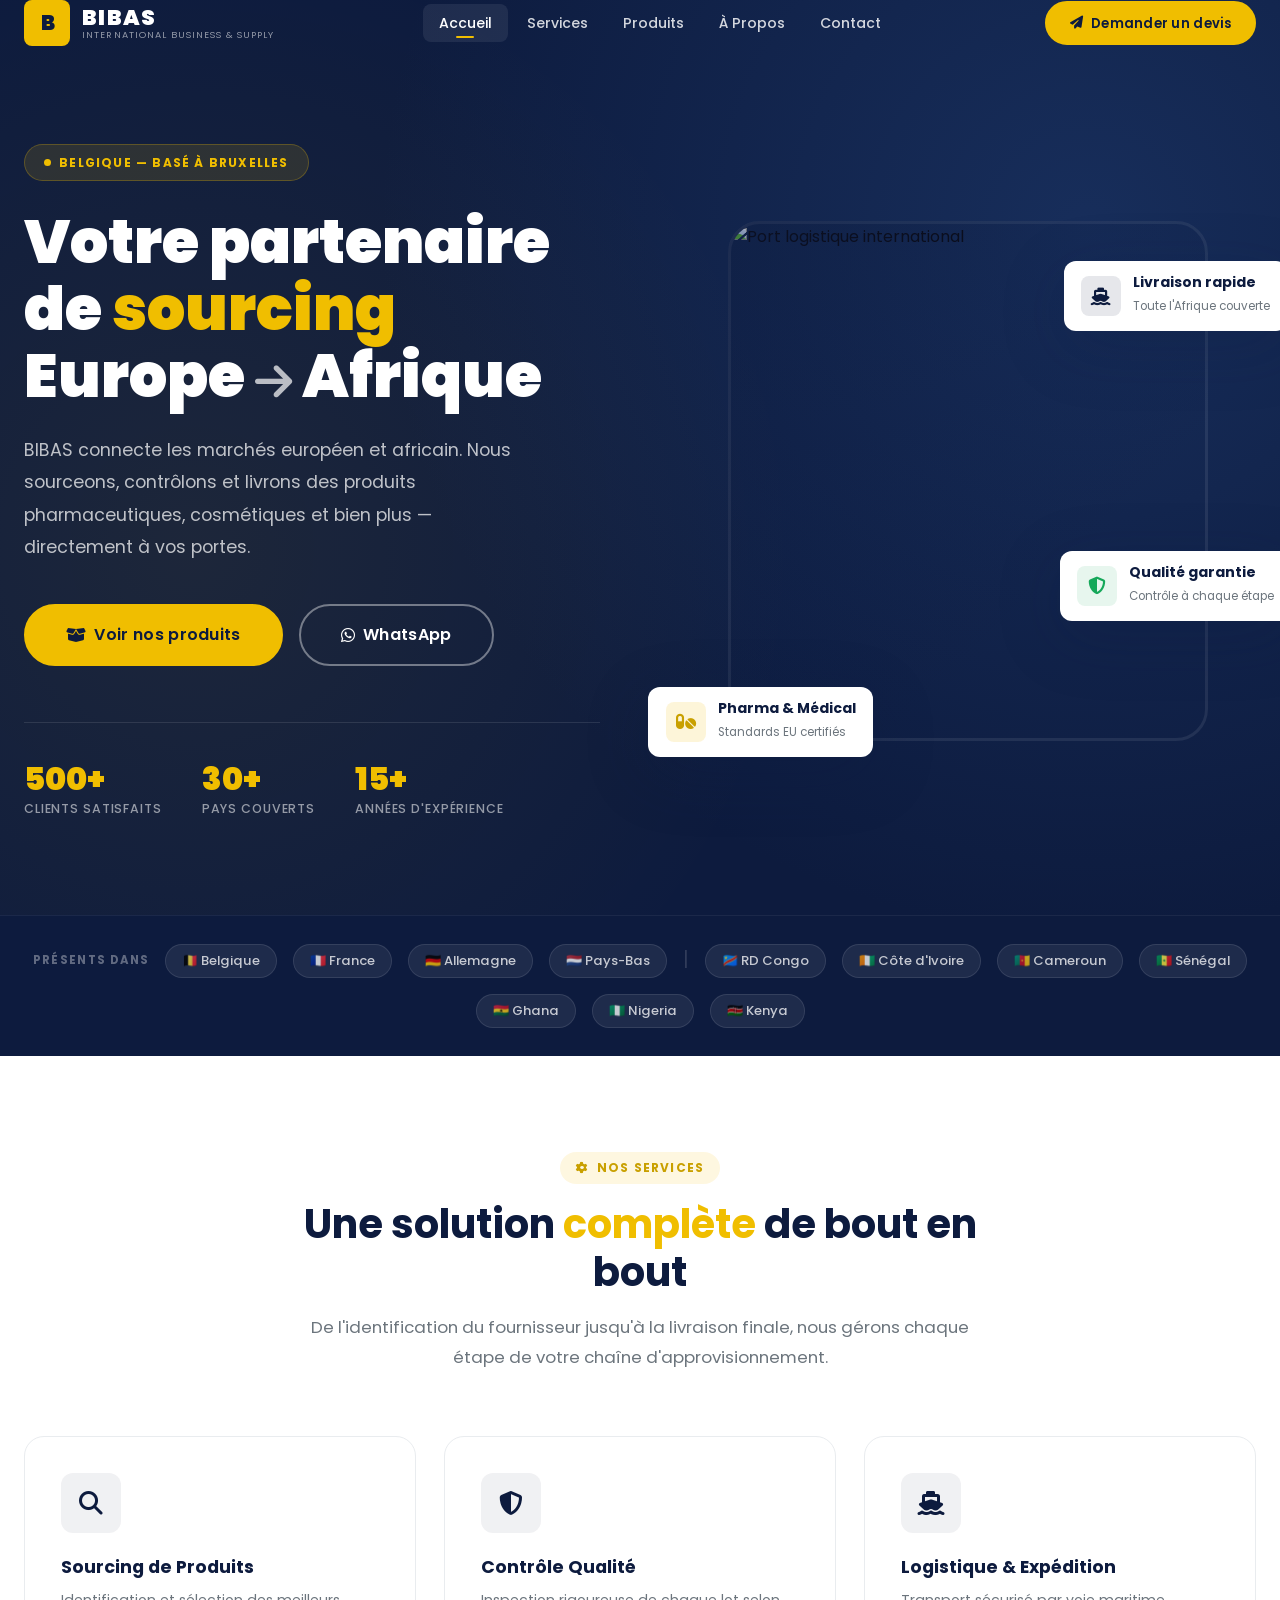
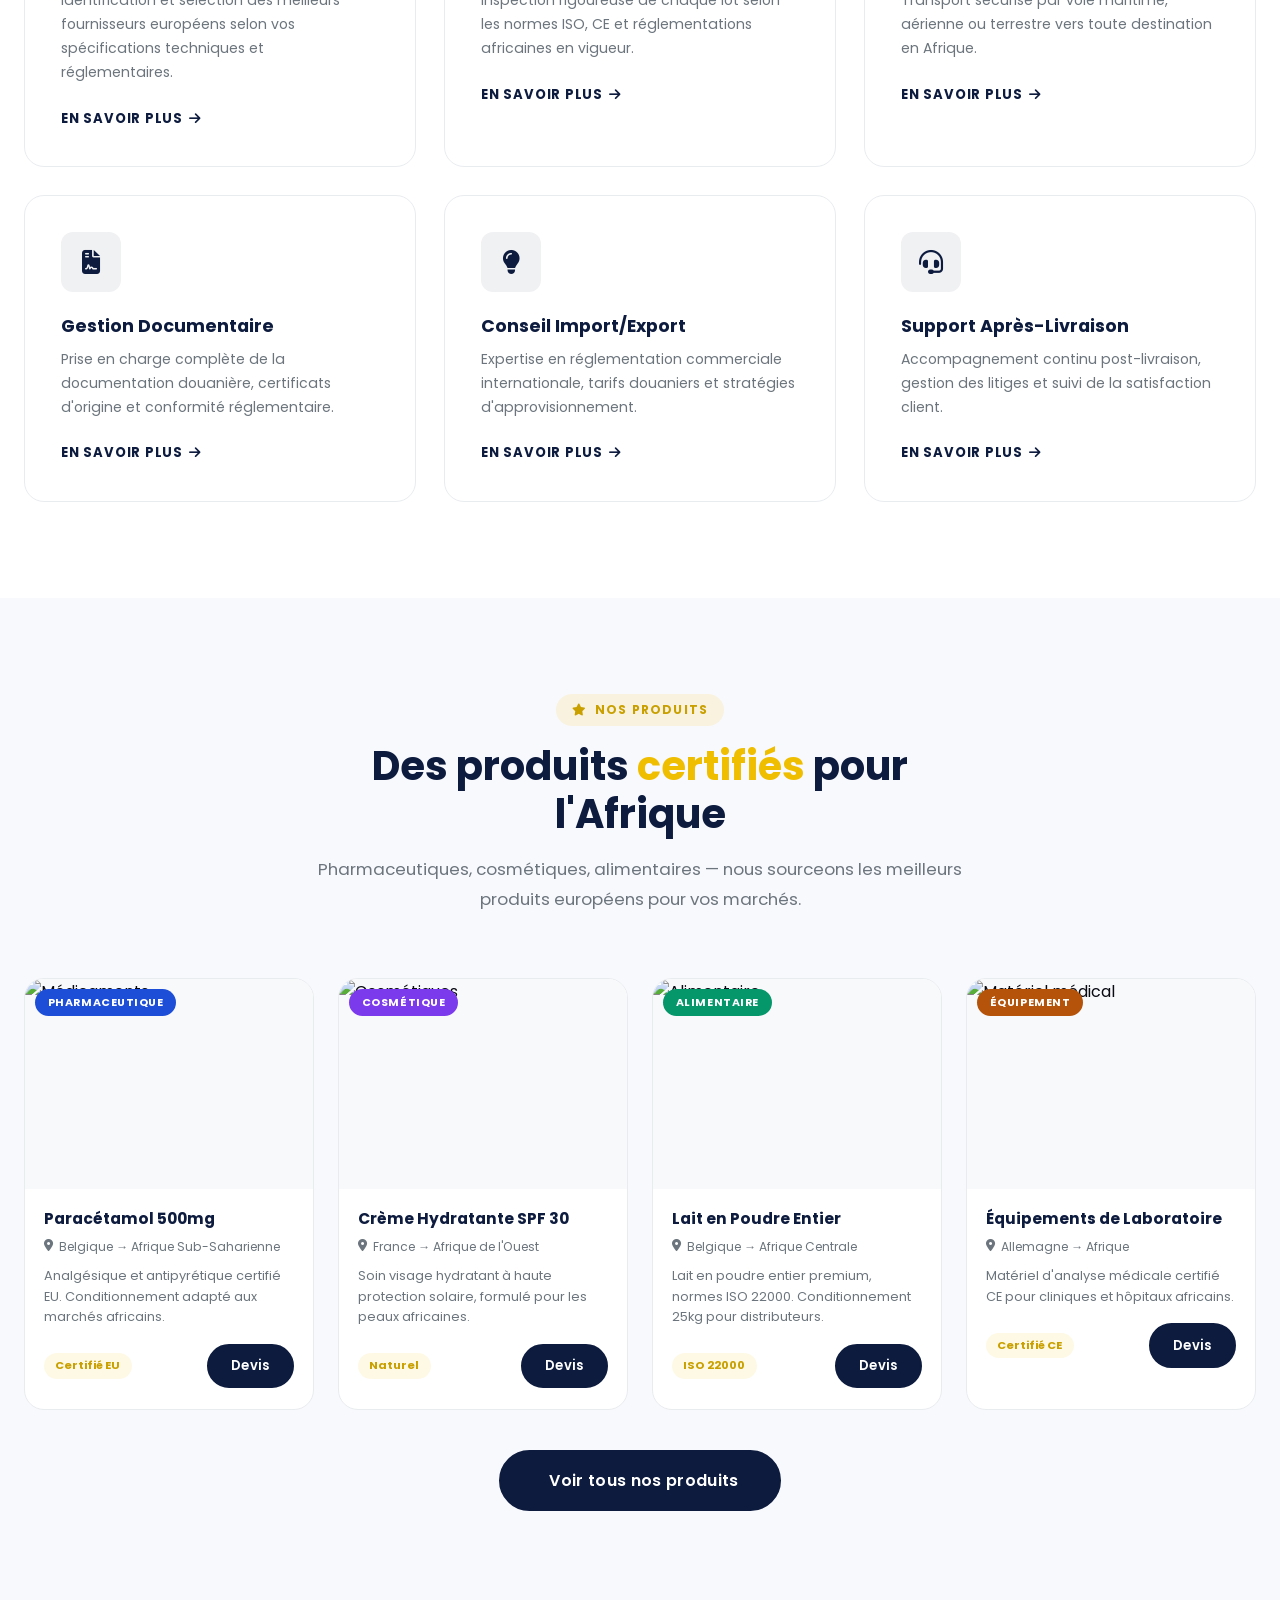
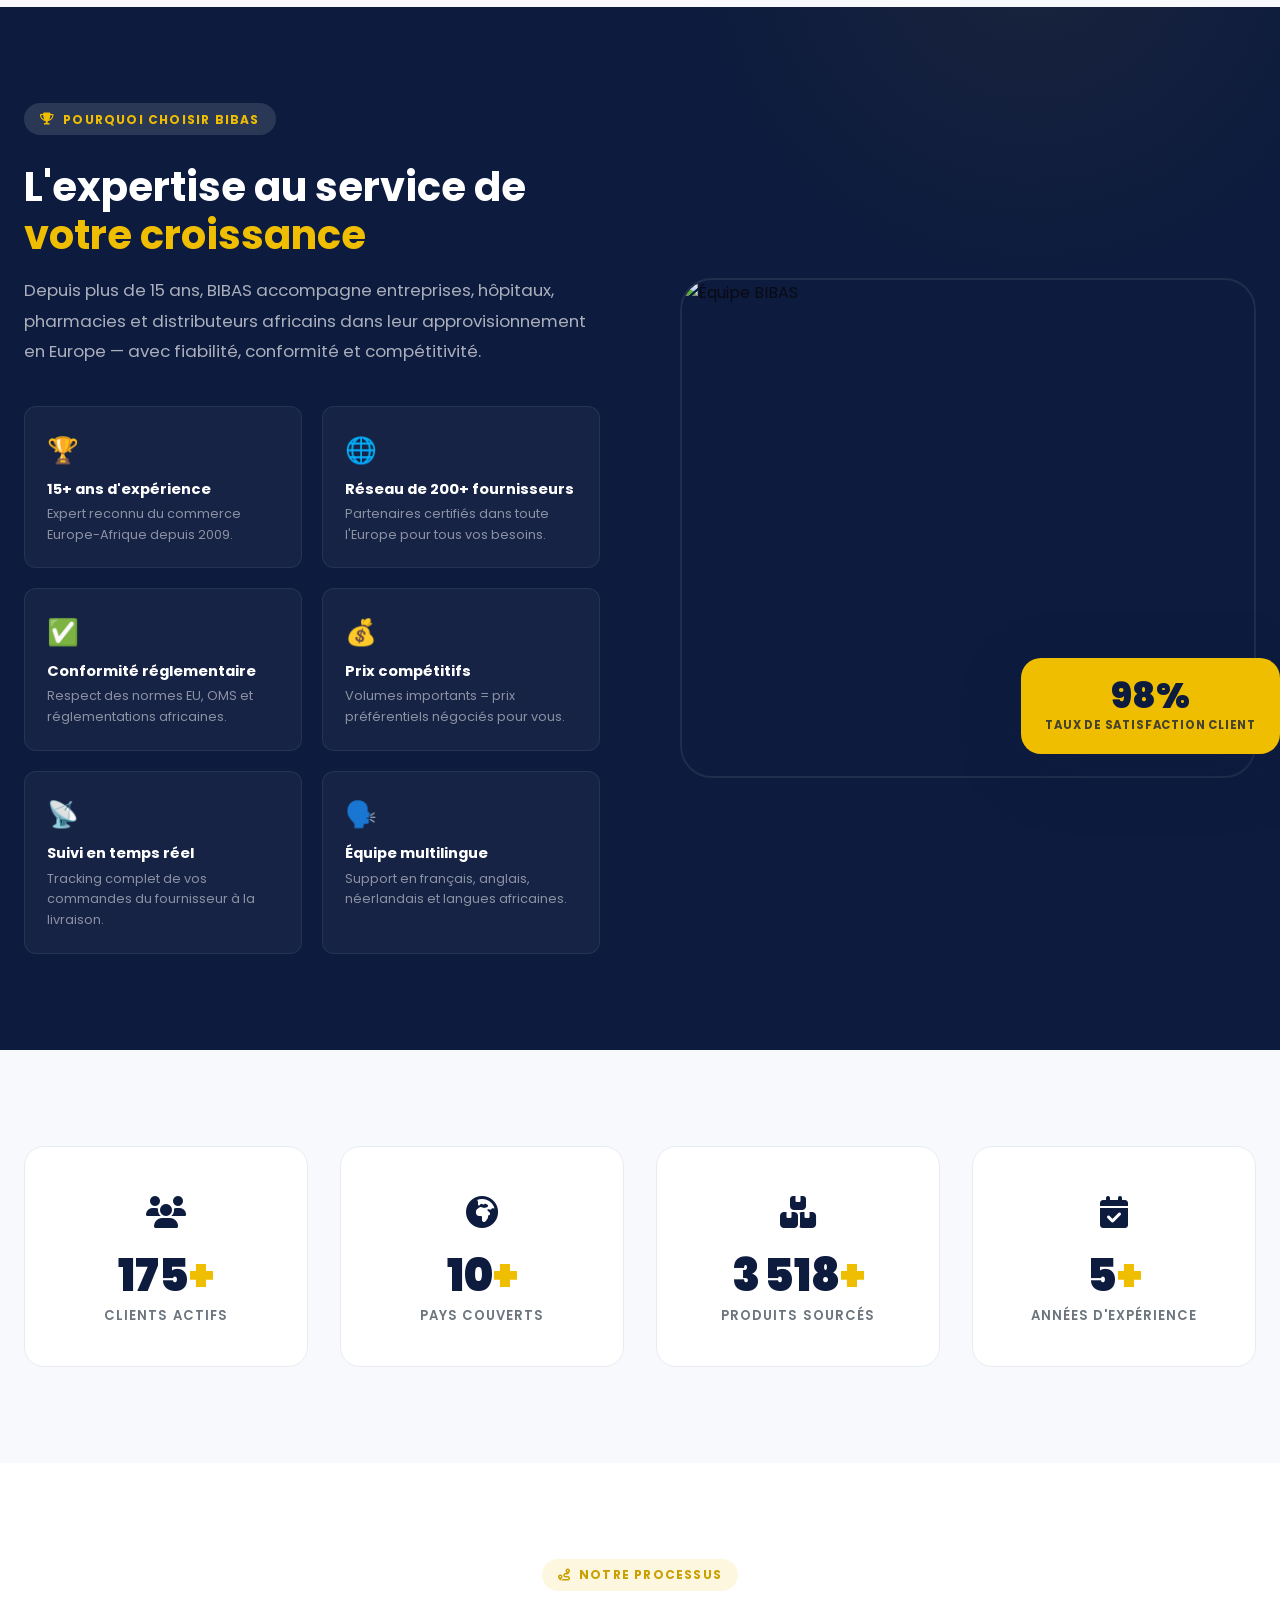
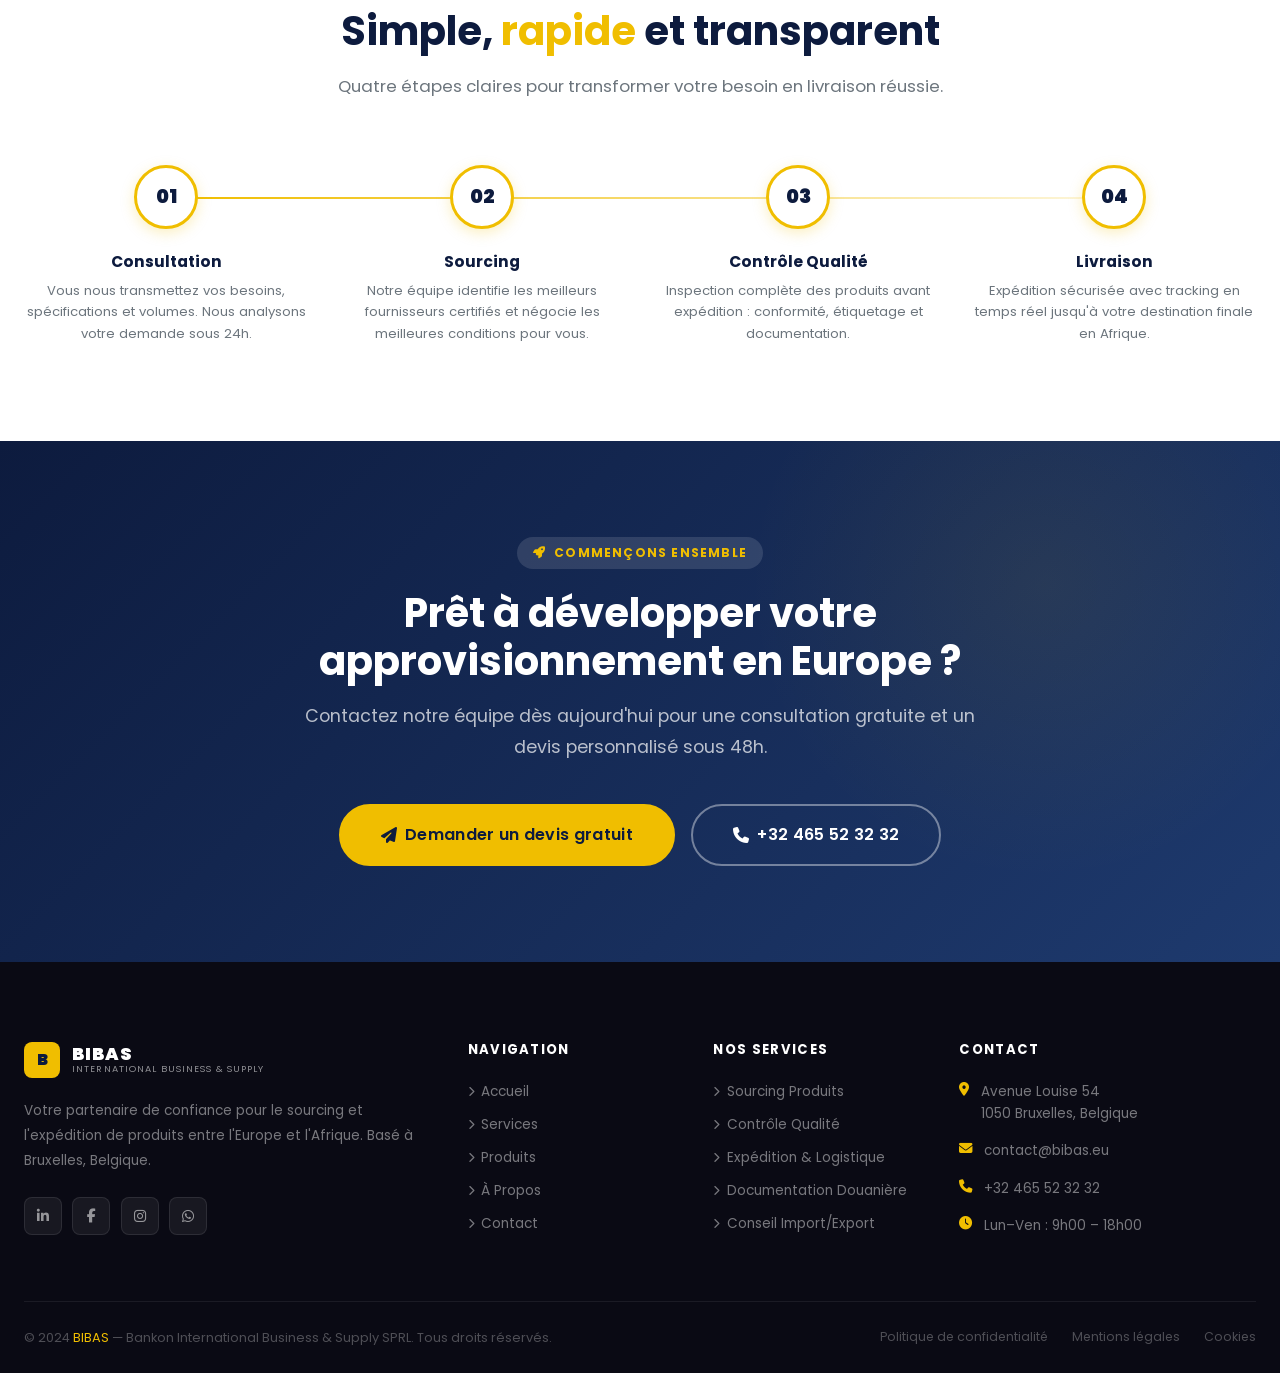
==== index.html @ 417f0d72 "Initial commit" ====
﻿<!DOCTYPE html>
<html lang="fr">
<head>
  <meta charset="UTF-8">
  <meta name="viewport" content="width=device-width, initial-scale=1.0">
  <meta name="description" content="BIBAS (Bankon International Business & Supply) — Votre partenaire de sourcing et d'expédition de produits pharmaceutiques, cosmétiques et alimentaires entre l'Europe et l'Afrique. Basé à Bruxelles, Belgique.">
  <title>BIBAS — Bankon International Business & Supply | Bruxelles</title>
  <link rel="preconnect" href="https://fonts.googleapis.com">
  <link rel="preconnect" href="https://fonts.gstatic.com" crossorigin>
  <link href="https://fonts.googleapis.com/css2?family=Poppins:wght@300;400;500;600;700;800;900&display=swap" rel="stylesheet">
  <link rel="stylesheet" href="https://cdnjs.cloudflare.com/ajax/libs/font-awesome/6.5.0/css/all.min.css">
  <link rel="stylesheet" href="css/style.css">
</head>
<body>

  <!-- ═══════════════ HEADER ═══════════════ -->
  <header class="header transparent" id="header">
    <div class="container">
      <div class="header-inner">
        <a href="index.html" class="logo">
          <div class="logo-mark">B</div>
          <div class="logo-text">
            <span class="logo-name">BIBAS</span>
            <span class="logo-tagline">International Business & Supply</span>
          </div>
        </a>

        <nav class="nav">
          <a href="index.html" class="nav-link active">Accueil</a>
          <a href="services.html" class="nav-link">Services</a>
          <a href="produits.html" class="nav-link">Produits</a>
          <a href="a-propos.html" class="nav-link">À Propos</a>
          <a href="contact.html" class="nav-link">Contact</a>
        </nav>

        <div class="nav-actions">
          <a href="contact.html" class="btn btn-primary btn-sm">
            <i class="fa-solid fa-paper-plane"></i> Demander un devis
          </a>
          <button class="menu-toggle" id="menuToggle" aria-label="Menu">
            <span></span><span></span><span></span>
          </button>
        </div>
      </div>
    </div>
  </header>

  <!-- Mobile Nav -->
  <div class="mobile-nav" id="mobileNav">
    <a href="index.html" class="nav-link">Accueil</a>
    <a href="services.html" class="nav-link">Services</a>
    <a href="produits.html" class="nav-link">Produits</a>
    <a href="a-propos.html" class="nav-link">À Propos</a>
    <a href="contact.html" class="nav-link">Contact</a>
    <a href="contact.html" class="btn btn-primary">
      <i class="fa-solid fa-paper-plane"></i> Demander un devis
    </a>
  </div>

  <!-- ═══════════════ HERO ═══════════════════ -->
  <section class="hero">
    <div class="hero-bg"></div>
    <div class="hero-gradient"></div>

    <div class="hero-content">
      <div class="container">
        <div class="hero-grid">

          <!-- Texte -->
          <div class="hero-left">
            <div class="hero-badge">
              <span class="dot"></span>
              Belgique — Basé à Bruxelles
            </div>
            <h1 class="hero-title">
              Votre partenaire de <span class="accent">sourcing</span><br>
              Europe <i class="fa-solid fa-arrow-right" style="font-size:0.7em; opacity:0.7;"></i> Afrique
            </h1>
            <p class="hero-desc">
              BIBAS connecte les marchés européen et africain. Nous sourceons, contrôlons et livrons des produits pharmaceutiques, cosmétiques et bien plus — directement à vos portes.
            </p>
            <div class="hero-actions">
              <a href="produits.html" class="btn btn-primary btn-lg">
                <i class="fa-solid fa-box-open"></i> Voir nos produits
              </a>
              <a href="https://wa.me/32465523232" class="btn btn-outline btn-lg" target="_blank">
                <i class="fab fa-whatsapp"></i> WhatsApp
              </a>
            </div>
            <div class="hero-stats">
              <div>
                <div class="stat-val">500<span style="color:var(--yellow)">+</span></div>
                <div class="stat-lbl">Clients satisfaits</div>
              </div>
              <div>
                <div class="stat-val">30<span style="color:var(--yellow)">+</span></div>
                <div class="stat-lbl">Pays couverts</div>
              </div>
              <div>
                <div class="stat-val">15<span style="color:var(--yellow)">+</span></div>
                <div class="stat-lbl">Années d'expérience</div>
              </div>
            </div>
          </div>

          <!-- Visuel -->
          <div class="hero-visual">
            <div class="hero-img-wrap">
              <img src="https://images.unsplash.com/photo-1494412651409-8963ce7935a7?w=800&q=80&auto=format&fit=crop" alt="Port logistique international">
              <div class="hero-img-overlay"></div>
            </div>

            <div class="float-card c1">
              <div class="fc-icon y"><i class="fa-solid fa-pills" style="color:var(--yellow-dark)"></i></div>
              <div class="fc-info">
                <strong>Pharma &amp; Médical</strong>
                <span>Standards EU certifiés</span>
              </div>
            </div>

            <div class="float-card c2">
              <div class="fc-icon n"><i class="fa-solid fa-ship" style="color:var(--navy)"></i></div>
              <div class="fc-info">
                <strong>Livraison rapide</strong>
                <span>Toute l'Afrique couverte</span>
              </div>
            </div>

            <div class="float-card c3">
              <div class="fc-icon g"><i class="fa-solid fa-shield-halved"></i></div>
              <div class="fc-info">
                <strong>Qualité garantie</strong>
                <span>Contrôle à chaque étape</span>
              </div>
            </div>
          </div>

        </div>
      </div>
    </div>
  </section>

  <!-- ═══════════════ RÉGIONS ════════════════ -->
  <div class="regions-strip">
    <div class="container">
      <div class="regions-inner">
        <span class="regions-label">Présents dans</span>
        <span class="r-badge">🇧🇪 Belgique</span>
        <span class="r-badge">🇫🇷 France</span>
        <span class="r-badge">🇩🇪 Allemagne</span>
        <span class="r-badge">🇳🇱 Pays-Bas</span>
        <span class="r-sep">|</span>
        <span class="r-badge">🇨🇩 RD Congo</span>
        <span class="r-badge">🇨🇮 Côte d'Ivoire</span>
        <span class="r-badge">🇨🇲 Cameroun</span>
        <span class="r-badge">🇸🇳 Sénégal</span>
        <span class="r-badge">🇬🇭 Ghana</span>
        <span class="r-badge">🇳🇬 Nigeria</span>
        <span class="r-badge">🇰🇪 Kenya</span>
      </div>
    </div>
  </div>

  <!-- ═══════════════ SERVICES ══════════════ -->
  <section class="section">
    <div class="container">
      <div class="section-header">
        <div class="section-tag"><i class="fa-solid fa-gear"></i> Nos Services</div>
        <h2 class="section-title">Une solution <span class="accent">complète</span> de bout en bout</h2>
        <p class="section-desc">De l'identification du fournisseur jusqu'à la livraison finale, nous gérons chaque étape de votre chaîne d'approvisionnement.</p>
      </div>

      <div class="services-grid">

        <div class="svc-card fade-in">
          <div class="svc-icon"><i class="fa-solid fa-magnifying-glass"></i></div>
          <h3>Sourcing de Produits</h3>
          <p>Identification et sélection des meilleurs fournisseurs européens selon vos spécifications techniques et réglementaires.</p>
          <a href="services.html" class="svc-link">En savoir plus <i class="fa-solid fa-arrow-right"></i></a>
        </div>

        <div class="svc-card fade-in fade-in-d1">
          <div class="svc-icon"><i class="fa-solid fa-shield-halved"></i></div>
          <h3>Contrôle Qualité</h3>
          <p>Inspection rigoureuse de chaque lot selon les normes ISO, CE et réglementations africaines en vigueur.</p>
          <a href="services.html" class="svc-link">En savoir plus <i class="fa-solid fa-arrow-right"></i></a>
        </div>

        <div class="svc-card fade-in fade-in-d2">
          <div class="svc-icon"><i class="fa-solid fa-ship"></i></div>
          <h3>Logistique & Expédition</h3>
          <p>Transport sécurisé par voie maritime, aérienne ou terrestre vers toute destination en Afrique.</p>
          <a href="services.html" class="svc-link">En savoir plus <i class="fa-solid fa-arrow-right"></i></a>
        </div>

        <div class="svc-card fade-in">
          <div class="svc-icon"><i class="fa-solid fa-file-contract"></i></div>
          <h3>Gestion Documentaire</h3>
          <p>Prise en charge complète de la documentation douanière, certificats d'origine et conformité réglementaire.</p>
          <a href="services.html" class="svc-link">En savoir plus <i class="fa-solid fa-arrow-right"></i></a>
        </div>

        <div class="svc-card fade-in fade-in-d1">
          <div class="svc-icon"><i class="fa-solid fa-lightbulb"></i></div>
          <h3>Conseil Import/Export</h3>
          <p>Expertise en réglementation commerciale internationale, tarifs douaniers et stratégies d'approvisionnement.</p>
          <a href="services.html" class="svc-link">En savoir plus <i class="fa-solid fa-arrow-right"></i></a>
        </div>

        <div class="svc-card fade-in fade-in-d2">
          <div class="svc-icon"><i class="fa-solid fa-headset"></i></div>
          <h3>Support Après-Livraison</h3>
          <p>Accompagnement continu post-livraison, gestion des litiges et suivi de la satisfaction client.</p>
          <a href="services.html" class="svc-link">En savoir plus <i class="fa-solid fa-arrow-right"></i></a>
        </div>

      </div>
    </div>
  </section>

  <!-- ═══════════════ PRODUITS PHARES ═══════ -->
  <section class="section bg-off-white">
    <div class="container">
      <div class="section-header">
        <div class="section-tag"><i class="fa-solid fa-star"></i> Nos Produits</div>
        <h2 class="section-title">Des produits <span class="accent">certifiés</span> pour l'Afrique</h2>
        <p class="section-desc">Pharmaceutiques, cosmétiques, alimentaires — nous sourceons les meilleurs produits européens pour vos marchés.</p>
      </div>

      <div class="products-grid" style="grid-template-columns: repeat(4,1fr)">

        <div class="prod-card fade-in">
          <div class="prod-img">
            <img src="https://images.unsplash.com/photo-1584308666744-24d5c474f2ae?w=600&q=80&auto=format&fit=crop" alt="Médicaments">
            <span class="prod-badge pharma">Pharmaceutique</span>
          </div>
          <div class="prod-body">
            <div class="prod-name">Paracétamol 500mg</div>
            <div class="prod-origin"><i class="fa-solid fa-location-dot"></i> Belgique → Afrique Sub-Saharienne</div>
            <div class="prod-desc">Analgésique et antipyrétique certifié EU. Conditionnement adapté aux marchés africains.</div>
            <div class="prod-footer">
              <span class="prod-tag">Certifié EU</span>
              <a href="contact.html" class="btn btn-secondary btn-sm">Devis</a>
            </div>
          </div>
        </div>

        <div class="prod-card fade-in fade-in-d1">
          <div class="prod-img">
            <img src="https://images.unsplash.com/photo-1596462502278-27bfdc403348?w=600&q=80&auto=format&fit=crop" alt="Cosmétiques">
            <span class="prod-badge cosmetique">Cosmétique</span>
          </div>
          <div class="prod-body">
            <div class="prod-name">Crème Hydratante SPF 30</div>
            <div class="prod-origin"><i class="fa-solid fa-location-dot"></i> France → Afrique de l'Ouest</div>
            <div class="prod-desc">Soin visage hydratant à haute protection solaire, formulé pour les peaux africaines.</div>
            <div class="prod-footer">
              <span class="prod-tag">Naturel</span>
              <a href="contact.html" class="btn btn-secondary btn-sm">Devis</a>
            </div>
          </div>
        </div>

        <div class="prod-card fade-in fade-in-d2">
          <div class="prod-img">
            <img src="https://images.unsplash.com/photo-1556909114-f6e7ad7d3136?w=600&q=80&auto=format&fit=crop" alt="Alimentaire">
            <span class="prod-badge alimentaire">Alimentaire</span>
          </div>
          <div class="prod-body">
            <div class="prod-name">Lait en Poudre Entier</div>
            <div class="prod-origin"><i class="fa-solid fa-location-dot"></i> Belgique → Afrique Centrale</div>
            <div class="prod-desc">Lait en poudre entier premium, normes ISO 22000. Conditionnement 25kg pour distributeurs.</div>
            <div class="prod-footer">
              <span class="prod-tag">ISO 22000</span>
              <a href="contact.html" class="btn btn-secondary btn-sm">Devis</a>
            </div>
          </div>
        </div>

        <div class="prod-card fade-in fade-in-d3">
          <div class="prod-img">
            <img src="https://images.unsplash.com/photo-1532187863486-abf9dbad1b69?w=600&q=80&auto=format&fit=crop" alt="Matériel médical">
            <span class="prod-badge autre">Équipement</span>
          </div>
          <div class="prod-body">
            <div class="prod-name">Équipements de Laboratoire</div>
            <div class="prod-origin"><i class="fa-solid fa-location-dot"></i> Allemagne → Afrique</div>
            <div class="prod-desc">Matériel d'analyse médicale certifié CE pour cliniques et hôpitaux africains.</div>
            <div class="prod-footer">
              <span class="prod-tag">Certifié CE</span>
              <a href="contact.html" class="btn btn-secondary btn-sm">Devis</a>
            </div>
          </div>
        </div>

      </div>

      <div style="text-align:center; margin-top:2.5rem;">
        <a href="produits.html" class="btn btn-secondary btn-lg">
          <i class="fa-solid fa-grid-2"></i> Voir tous nos produits
        </a>
      </div>
    </div>
  </section>

  <!-- ═══════════════ POURQUOI BIBAS ════════ -->
  <section class="section why-section">
    <div class="container">
      <div class="why-grid">

        <div>
          <div class="section-tag light"><i class="fa-solid fa-trophy"></i> Pourquoi choisir BIBAS</div>
          <h2 class="section-title" style="color:var(--white); margin-top:0.75rem;">
            L'expertise au service de <span class="accent">votre croissance</span>
          </h2>
          <p style="color:rgba(255,255,255,0.65); font-size:1.05rem; line-height:1.8; margin-bottom:0;">
            Depuis plus de 15 ans, BIBAS accompagne entreprises, hôpitaux, pharmacies et distributeurs africains dans leur approvisionnement en Europe — avec fiabilité, conformité et compétitivité.
          </p>

          <div class="why-features">
            <div class="why-feat fade-in">
              <div class="why-feat-icon">🏆</div>
              <h4>15+ ans d'expérience</h4>
              <p>Expert reconnu du commerce Europe-Afrique depuis 2009.</p>
            </div>
            <div class="why-feat fade-in fade-in-d1">
              <div class="why-feat-icon">🌐</div>
              <h4>Réseau de 200+ fournisseurs</h4>
              <p>Partenaires certifiés dans toute l'Europe pour tous vos besoins.</p>
            </div>
            <div class="why-feat fade-in fade-in-d2">
              <div class="why-feat-icon">✅</div>
              <h4>Conformité réglementaire</h4>
              <p>Respect des normes EU, OMS et réglementations africaines.</p>
            </div>
            <div class="why-feat fade-in fade-in-d3">
              <div class="why-feat-icon">💰</div>
              <h4>Prix compétitifs</h4>
              <p>Volumes importants = prix préférentiels négociés pour vous.</p>
            </div>
            <div class="why-feat fade-in">
              <div class="why-feat-icon">📡</div>
              <h4>Suivi en temps réel</h4>
              <p>Tracking complet de vos commandes du fournisseur à la livraison.</p>
            </div>
            <div class="why-feat fade-in fade-in-d1">
              <div class="why-feat-icon">🗣️</div>
              <h4>Équipe multilingue</h4>
              <p>Support en français, anglais, néerlandais et langues africaines.</p>
            </div>
          </div>
        </div>

        <div class="why-img-wrap fade-in">
          <img src="https://images.unsplash.com/photo-1600880292203-757bb62b4baf?w=800&q=80&auto=format&fit=crop" alt="Équipe BIBAS">
          <div class="why-badge-card">
            <div class="why-badge-val">98%</div>
            <div class="why-badge-lbl">Taux de satisfaction client</div>
          </div>
        </div>

      </div>
    </div>
  </section>

  <!-- ═══════════════ STATISTIQUES ══════════ -->
  <section class="section stats-section">
    <div class="container">
      <div class="stats-grid">
        <div class="stat-card fade-in">
          <div class="stat-icon"><i class="fa-solid fa-users"></i></div>
          <div class="stat-number"><span class="count-up" data-count="500">0</span><span class="plus">+</span></div>
          <div class="stat-label">Clients actifs</div>
        </div>
        <div class="stat-card fade-in fade-in-d1">
          <div class="stat-icon"><i class="fa-solid fa-globe-africa"></i></div>
          <div class="stat-number"><span class="count-up" data-count="30">0</span><span class="plus">+</span></div>
          <div class="stat-label">Pays couverts</div>
        </div>
        <div class="stat-card fade-in fade-in-d2">
          <div class="stat-icon"><i class="fa-solid fa-boxes-stacked"></i></div>
          <div class="stat-number"><span class="count-up" data-count="10000">0</span><span class="plus">+</span></div>
          <div class="stat-label">Produits sourcés</div>
        </div>
        <div class="stat-card fade-in fade-in-d3">
          <div class="stat-icon"><i class="fa-solid fa-calendar-check"></i></div>
          <div class="stat-number"><span class="count-up" data-count="15">0</span><span class="plus">+</span></div>
          <div class="stat-label">Années d'expérience</div>
        </div>
      </div>
    </div>
  </section>

  <!-- ═══════════════ PROCESSUS ══════════════ -->
  <section class="section">
    <div class="container">
      <div class="section-header">
        <div class="section-tag"><i class="fa-solid fa-route"></i> Notre Processus</div>
        <h2 class="section-title">Simple, <span class="accent">rapide</span> et transparent</h2>
        <p class="section-desc">Quatre étapes claires pour transformer votre besoin en livraison réussie.</p>
      </div>

      <div class="process-grid">

        <div class="process-step fade-in">
          <div class="step-num">01</div>
          <h4>Consultation</h4>
          <p>Vous nous transmettez vos besoins, spécifications et volumes. Nous analysons votre demande sous 24h.</p>
        </div>

        <div class="process-step fade-in fade-in-d1">
          <div class="step-num">02</div>
          <h4>Sourcing</h4>
          <p>Notre équipe identifie les meilleurs fournisseurs certifiés et négocie les meilleures conditions pour vous.</p>
        </div>

        <div class="process-step fade-in fade-in-d2">
          <div class="step-num">03</div>
          <h4>Contrôle Qualité</h4>
          <p>Inspection complète des produits avant expédition : conformité, étiquetage et documentation.</p>
        </div>

        <div class="process-step fade-in fade-in-d3">
          <div class="step-num">04</div>
          <h4>Livraison</h4>
          <p>Expédition sécurisée avec tracking en temps réel jusqu'à votre destination finale en Afrique.</p>
        </div>

      </div>
    </div>
  </section>

  <!-- ═══════════════ CTA ════════════════════ -->
  <section class="section cta-section">
    <div class="container">
      <div class="cta-content">
        <div class="section-tag light" style="margin:0 auto 1.25rem;">
          <i class="fa-solid fa-rocket"></i> Commençons ensemble
        </div>
        <h2>Prêt à développer votre<br>approvisionnement en Europe ?</h2>
        <p>Contactez notre équipe dès aujourd'hui pour une consultation gratuite et un devis personnalisé sous 48h.</p>
        <div class="cta-actions">
          <a href="contact.html" class="btn btn-primary btn-lg">
            <i class="fa-solid fa-paper-plane"></i> Demander un devis gratuit
          </a>
          <a href="tel:+3221234567" class="btn btn-outline btn-lg">
            <i class="fa-solid fa-phone"></i> +32 465 52 32 32
          </a>
        </div>
      </div>
    </div>
  </section>

  <!-- ═══════════════ FOOTER ════════════════ -->
  <footer class="footer">
    <div class="container">
      <div class="footer-grid">

        <!-- Marque -->
        <div class="footer-brand">
          <a href="index.html" class="logo">
            <div class="logo-mark" style="width:36px; height:36px; font-size:1rem;">B</div>
            <div class="logo-text">
              <span class="logo-name" style="font-size:1.1rem">BIBAS</span>
              <span class="logo-tagline">International Business & Supply</span>
            </div>
          </a>
          <p>Votre partenaire de confiance pour le sourcing et l'expédition de produits entre l'Europe et l'Afrique. Basé à Bruxelles, Belgique.</p>
          <div class="f-socials">
            <a href="#" class="f-soc-link" aria-label="LinkedIn"><i class="fab fa-linkedin-in"></i></a>
            <a href="#" class="f-soc-link" aria-label="Facebook"><i class="fab fa-facebook-f"></i></a>
            <a href="#" class="f-soc-link" aria-label="Instagram"><i class="fab fa-instagram"></i></a>
            <a href="#" class="f-soc-link" aria-label="WhatsApp"><i class="fab fa-whatsapp"></i></a>
          </div>
        </div>

        <!-- Liens -->
        <div class="footer-col">
          <h5>Navigation</h5>
          <div class="f-links">
            <a href="index.html"><i class="fa-solid fa-chevron-right" style="font-size:0.65rem"></i> Accueil</a>
            <a href="services.html"><i class="fa-solid fa-chevron-right" style="font-size:0.65rem"></i> Services</a>
            <a href="produits.html"><i class="fa-solid fa-chevron-right" style="font-size:0.65rem"></i> Produits</a>
            <a href="a-propos.html"><i class="fa-solid fa-chevron-right" style="font-size:0.65rem"></i> À Propos</a>
            <a href="contact.html"><i class="fa-solid fa-chevron-right" style="font-size:0.65rem"></i> Contact</a>
          </div>
        </div>

        <!-- Services -->
        <div class="footer-col">
          <h5>Nos Services</h5>
          <div class="f-links">
            <a href="services.html"><i class="fa-solid fa-chevron-right" style="font-size:0.65rem"></i> Sourcing Produits</a>
            <a href="services.html"><i class="fa-solid fa-chevron-right" style="font-size:0.65rem"></i> Contrôle Qualité</a>
            <a href="services.html"><i class="fa-solid fa-chevron-right" style="font-size:0.65rem"></i> Expédition & Logistique</a>
            <a href="services.html"><i class="fa-solid fa-chevron-right" style="font-size:0.65rem"></i> Documentation Douanière</a>
            <a href="services.html"><i class="fa-solid fa-chevron-right" style="font-size:0.65rem"></i> Conseil Import/Export</a>
          </div>
        </div>

        <!-- Contact -->
        <div class="footer-col">
          <h5>Contact</h5>
          <div class="f-contact-item">
            <i class="fa-solid fa-location-dot fi"></i>
            <span>Avenue Louise 54<br>1050 Bruxelles, Belgique</span>
          </div>
          <div class="f-contact-item">
            <i class="fa-solid fa-envelope fi"></i>
            <span>contact@bibas.eu</span>
          </div>
          <div class="f-contact-item">
            <i class="fa-solid fa-phone fi"></i>
            <span>+32 465 52 32 32</span>
          </div>
          <div class="f-contact-item">
            <i class="fa-solid fa-clock fi"></i>
            <span>Lun–Ven : 9h00 – 18h00</span>
          </div>
        </div>

      </div>

      <div class="footer-bottom">
        <p class="f-copy">&copy; 2024 <a href="index.html">BIBAS</a> — Bankon International Business & Supply SPRL. Tous droits réservés.</p>
        <div class="f-legal">
          <a href="#">Politique de confidentialité</a>
          <a href="#">Mentions légales</a>
          <a href="#">Cookies</a>
        </div>
      </div>
    </div>
  </footer>

  <!-- Scroll to top -->
  <button class="scroll-top" id="scrollTop" aria-label="Haut de page">
    <i class="fa-solid fa-chevron-up"></i>
  </button>

  <script src="js/main.js"></script>
</body>
</html>
---- css/style.css ----
/* ============================================
   BIBAS - Bankon International Business & Supply
   Styles principaux
============================================ */

@import url('https://fonts.googleapis.com/css2?family=Poppins:wght@300;400;500;600;700;800;900&display=swap');

/* === Variables CSS === */
:root {
  --navy: #0D1B3E;
  --navy-light: #162952;
  --navy-mid: #1e3a6e;
  --yellow: #F0BE00;
  --yellow-light: #FFD000;
  --yellow-dark: #C9A000;
  --white: #FFFFFF;
  --off-white: #F8F9FD;
  --black: #0A0A14;
  --gray-100: #F8F9FA;
  --gray-200: #E9ECEF;
  --gray-400: #CED4DA;
  --gray-600: #6C757D;
  --gray-800: #343A40;

  --font: 'Poppins', sans-serif;

  --shadow-xs: 0 1px 4px rgba(13,27,62,0.06);
  --shadow-sm: 0 2px 12px rgba(13,27,62,0.09);
  --shadow-md: 0 4px 24px rgba(13,27,62,0.12);
  --shadow-lg: 0 8px 48px rgba(13,27,62,0.16);
  --shadow-xl: 0 16px 64px rgba(13,27,62,0.22);

  --radius-xs: 4px;
  --radius-sm: 8px;
  --radius-md: 12px;
  --radius-lg: 20px;
  --radius-xl: 32px;
  --radius-full: 9999px;

  --transition: all 0.3s ease;
  --transition-fast: all 0.18s ease;

  --header-height: 80px;
  --container-max: 1280px;
  --pad: 1.5rem;
}

/* === Reset === */
*, *::before, *::after { box-sizing: border-box; margin: 0; padding: 0; }

html { scroll-behavior: smooth; font-size: 16px; }

body {
  font-family: var(--font);
  color: var(--black);
  background: var(--white);
  line-height: 1.6;
  overflow-x: hidden;
}

img { max-width: 100%; height: auto; display: block; }
a { text-decoration: none; color: inherit; transition: var(--transition-fast); }
ul, ol { list-style: none; }
button { cursor: pointer; border: none; background: none; font-family: var(--font); }
input, textarea, select { font-family: var(--font); }

/* === Container === */
.container {
  width: 100%;
  max-width: var(--container-max);
  margin: 0 auto;
  padding: 0 var(--pad);
}

/* === Typography === */
h1, h2, h3, h4, h5, h6 { font-weight: 700; line-height: 1.2; color: var(--navy); }
h1 { font-size: clamp(2rem, 5vw, 3.6rem); }
h2 { font-size: clamp(1.6rem, 3.5vw, 2.5rem); }
h3 { font-size: clamp(1.1rem, 2.5vw, 1.4rem); }
h4 { font-size: 1.1rem; }
p { color: var(--gray-600); line-height: 1.8; }

.text-white { color: var(--white) !important; }
.text-yellow { color: var(--yellow) !important; }
.text-navy { color: var(--navy) !important; }
.text-center { text-align: center; }

/* === Buttons === */
.btn {
  display: inline-flex;
  align-items: center;
  gap: 0.5rem;
  padding: 0.85rem 2rem;
  border-radius: var(--radius-full);
  font-size: 0.9rem;
  font-weight: 600;
  letter-spacing: 0.02em;
  transition: var(--transition);
  white-space: nowrap;
  cursor: pointer;
  border: 2px solid transparent;
}

.btn-primary {
  background: var(--yellow);
  color: var(--navy);
  border-color: var(--yellow);
}
.btn-primary:hover {
  background: var(--yellow-light);
  border-color: var(--yellow-light);
  transform: translateY(-2px);
  box-shadow: 0 8px 24px rgba(240, 190, 0, 0.35);
}

.btn-secondary {
  background: var(--navy);
  color: var(--white);
  border-color: var(--navy);
}
.btn-secondary:hover {
  background: var(--navy-mid);
  border-color: var(--navy-mid);
  transform: translateY(-2px);
  box-shadow: 0 8px 24px rgba(13, 27, 62, 0.3);
}

.btn-outline {
  background: transparent;
  color: var(--white);
  border-color: rgba(255,255,255,0.4);
}
.btn-outline:hover {
  background: rgba(255,255,255,0.1);
  border-color: var(--white);
}

.btn-outline-yellow {
  background: transparent;
  color: var(--yellow);
  border-color: var(--yellow);
}
.btn-outline-yellow:hover {
  background: var(--yellow);
  color: var(--navy);
}

.btn-lg { padding: 1rem 2.5rem; font-size: 1rem; }
.btn-sm { padding: 0.6rem 1.4rem; font-size: 0.82rem; }

/* === Sections === */
.section { padding: 6rem 0; }
.section-sm { padding: 4rem 0; }
.section-lg { padding: 8rem 0; }

.section-header {
  text-align: center;
  max-width: 680px;
  margin: 0 auto 4rem;
}

.section-tag {
  display: inline-flex;
  align-items: center;
  gap: 0.5rem;
  background: rgba(240,190,0,0.12);
  color: var(--yellow-dark);
  padding: 0.4rem 1rem;
  border-radius: var(--radius-full);
  font-size: 0.75rem;
  font-weight: 700;
  text-transform: uppercase;
  letter-spacing: 0.1em;
  margin-bottom: 1rem;
}

.section-tag.light {
  background: rgba(255,255,255,0.12);
  color: var(--yellow);
}

.section-title { margin-bottom: 1rem; }
.section-title .accent { color: var(--yellow); }
.section-desc { font-size: 1.05rem; }

/* ============================================
   HEADER
============================================ */

.header {
  position: fixed;
  top: 0; left: 0; right: 0;
  z-index: 1000;
  height: var(--header-height);
  transition: var(--transition);
}

.header-inner {
  height: 100%;
  display: flex;
  align-items: center;
  justify-content: space-between;
  gap: 2rem;
}

.header.transparent { background: transparent; }

.header.scrolled {
  background: var(--navy);
  box-shadow: 0 2px 24px rgba(0,0,0,0.25);
}

/* Logo */
.logo {
  display: flex;
  align-items: center;
  gap: 0.75rem;
  flex-shrink: 0;
}

.logo-img {
  height: 44px;
  width: auto;
  object-fit: contain;
}

.logo-mark {
  width: 46px;
  height: 46px;
  background: var(--yellow);
  border-radius: var(--radius-sm);
  display: flex;
  align-items: center;
  justify-content: center;
  font-size: 1.3rem;
  font-weight: 900;
  color: var(--navy);
  letter-spacing: -0.05em;
  flex-shrink: 0;
}

.logo-text { display: flex; flex-direction: column; line-height: 1.1; }
.logo-name { font-size: 1.35rem; font-weight: 900; color: var(--white); letter-spacing: 0.06em; }
.logo-tagline { font-size: 0.58rem; font-weight: 400; color: rgba(255,255,255,0.55); text-transform: uppercase; letter-spacing: 0.12em; }

/* Nav */
.nav {
  display: flex;
  align-items: center;
  gap: 0.2rem;
}

.nav-link {
  padding: 0.5rem 1rem;
  color: rgba(255,255,255,0.82);
  font-size: 0.88rem;
  font-weight: 500;
  border-radius: var(--radius-sm);
  transition: var(--transition-fast);
  position: relative;
}

.nav-link:hover,
.nav-link.active {
  color: var(--white);
  background: rgba(255,255,255,0.08);
}

.nav-link.active::after {
  content: '';
  position: absolute;
  bottom: 4px;
  left: 50%;
  transform: translateX(-50%);
  width: 18px;
  height: 2px;
  background: var(--yellow);
  border-radius: 2px;
}

.nav-actions { display: flex; align-items: center; gap: 1rem; }

/* Hamburger */
.menu-toggle {
  display: none;
  flex-direction: column;
  gap: 5px;
  width: 32px;
  cursor: pointer;
  padding: 4px;
  background: none;
  border: none;
}
.menu-toggle span {
  display: block;
  height: 2px;
  background: var(--white);
  border-radius: 2px;
  transition: var(--transition);
  transform-origin: center;
}
.menu-toggle.open span:nth-child(1) { transform: rotate(45deg) translate(5px, 5px); }
.menu-toggle.open span:nth-child(2) { opacity: 0; }
.menu-toggle.open span:nth-child(3) { transform: rotate(-45deg) translate(5px, -5px); }

/* Mobile nav */
.mobile-nav {
  display: none;
  position: fixed;
  top: var(--header-height);
  left: 0; right: 0;
  background: var(--navy);
  padding: 1.5rem;
  z-index: 999;
  flex-direction: column;
  gap: 0.4rem;
  border-top: 1px solid rgba(255,255,255,0.08);
  box-shadow: 0 12px 40px rgba(0,0,0,0.4);
}
.mobile-nav.open { display: flex; }
.mobile-nav .nav-link { padding: 0.9rem 1rem; font-size: 1rem; }
.mobile-nav .btn { margin-top: 0.5rem; justify-content: center; }

/* ============================================
   HERO — Accueil
============================================ */

.hero {
  position: relative;
  min-height: 100vh;
  display: flex;
  align-items: center;
  background: var(--navy);
  overflow: hidden;
}

.hero-bg {
  position: absolute;
  inset: 0;
  background-image: url('https://images.unsplash.com/photo-1521791136064-7986c2920216?w=1920&q=80&auto=format&fit=crop');
  background-size: cover;
  background-position: center;
  opacity: 0.12;
}

.hero-gradient {
  position: absolute;
  inset: 0;
  background:
    radial-gradient(circle at 15% 60%, rgba(240,190,0,0.07) 0%, transparent 50%),
    radial-gradient(circle at 85% 25%, rgba(30,58,110,0.6) 0%, transparent 55%),
    linear-gradient(135deg, rgba(13,27,62,0.95) 0%, rgba(13,27,62,0.7) 100%);
}

.hero-content {
  position: relative;
  z-index: 1;
  width: 100%;
  padding: calc(var(--header-height) + 4rem) 0 6rem;
}

.hero-grid {
  display: grid;
  grid-template-columns: 1fr 1fr;
  gap: 5rem;
  align-items: center;
}

.hero-badge {
  display: inline-flex;
  align-items: center;
  gap: 0.5rem;
  background: rgba(240,190,0,0.12);
  border: 1px solid rgba(240,190,0,0.25);
  color: var(--yellow);
  padding: 0.5rem 1.2rem;
  border-radius: var(--radius-full);
  font-size: 0.75rem;
  font-weight: 700;
  text-transform: uppercase;
  letter-spacing: 0.1em;
  margin-bottom: 1.75rem;
}

.hero-badge .dot {
  width: 7px; height: 7px;
  background: var(--yellow);
  border-radius: 50%;
  animation: blink 2s infinite;
}

@keyframes blink {
  0%, 100% { opacity: 1; }
  50% { opacity: 0.3; }
}

.hero-title {
  font-size: clamp(2.2rem, 5vw, 3.8rem);
  font-weight: 900;
  color: var(--white);
  line-height: 1.1;
  margin-bottom: 1.5rem;
}

.hero-title .accent { color: var(--yellow); }

.hero-desc {
  font-size: 1.1rem;
  color: rgba(255,255,255,0.72);
  line-height: 1.85;
  margin-bottom: 2.5rem;
  max-width: 500px;
}

.hero-actions { display: flex; gap: 1rem; flex-wrap: wrap; }

.hero-stats {
  display: flex;
  gap: 2.5rem;
  margin-top: 3.5rem;
  padding-top: 2.5rem;
  border-top: 1px solid rgba(255,255,255,0.1);
}

.stat-val {
  font-size: 2rem;
  font-weight: 900;
  color: var(--yellow);
  line-height: 1;
  margin-bottom: 0.25rem;
}

.stat-lbl {
  font-size: 0.78rem;
  color: rgba(255,255,255,0.55);
  text-transform: uppercase;
  letter-spacing: 0.07em;
  font-weight: 500;
}

/* Hero visuel */
.hero-visual {
  position: relative;
  display: flex;
  justify-content: center;
  align-items: center;
}

.hero-img-wrap {
  position: relative;
  width: 100%;
  max-width: 480px;
  border-radius: var(--radius-xl);
}

.hero-img-wrap img {
  width: 100%;
  height: 520px;
  object-fit: cover;
  border-radius: var(--radius-xl);
  border: 3px solid rgba(255,255,255,0.08);
}

.hero-img-overlay {
  position: absolute;
  inset: 0;
  background: linear-gradient(135deg, rgba(13,27,62,0.35) 0%, transparent 70%);
  border-radius: var(--radius-xl);
}

.float-card {
  position: absolute;
  background: var(--white);
  border-radius: var(--radius-md);
  padding: 0.85rem 1.1rem;
  box-shadow: var(--shadow-xl);
  display: flex;
  align-items: center;
  gap: 0.75rem;
  white-space: nowrap;
  animation: float 6s ease-in-out infinite;
}

.float-card.c1 { bottom: -16px; left: -32px; animation-delay: 0s; }
.float-card.c2 { top: 40px; right: -32px; animation-delay: 3s; }
.float-card.c3 { bottom: 120px; right: -36px; animation-delay: 1.5s; }

@keyframes float {
  0%, 100% { transform: translateY(0); }
  50% { transform: translateY(-8px); }
}

.fc-icon {
  width: 40px; height: 40px;
  border-radius: var(--radius-sm);
  display: flex;
  align-items: center;
  justify-content: center;
  font-size: 1.1rem;
  flex-shrink: 0;
}
.fc-icon.y { background: rgba(240,190,0,0.15); }
.fc-icon.n { background: rgba(13,27,62,0.1); }
.fc-icon.g { background: rgba(22,168,90,0.1); color: #16a85a; }

.fc-info strong { display: block; font-size: 0.88rem; font-weight: 700; color: var(--navy); line-height: 1; margin-bottom: 0.2rem; }
.fc-info span { font-size: 0.73rem; color: var(--gray-600); }

/* ============================================
   REGIONS STRIP
============================================ */

.regions-strip {
  background: var(--navy);
  border-top: 1px solid rgba(255,255,255,0.06);
  padding: 1.75rem 0;
  overflow: hidden;
}

.regions-label {
  font-size: 0.72rem;
  font-weight: 700;
  color: rgba(255,255,255,0.35);
  text-transform: uppercase;
  letter-spacing: 0.12em;
  flex-shrink: 0;
}

.regions-inner {
  display: flex;
  align-items: center;
  gap: 1rem;
  justify-content: center;
  flex-wrap: wrap;
}

.r-badge {
  display: flex;
  align-items: center;
  gap: 0.4rem;
  background: rgba(255,255,255,0.07);
  border: 1px solid rgba(255,255,255,0.1);
  border-radius: var(--radius-full);
  padding: 0.35rem 1rem;
  font-size: 0.82rem;
  font-weight: 500;
  color: rgba(255,255,255,0.75);
  transition: var(--transition-fast);
}

.r-badge:hover {
  background: rgba(240,190,0,0.12);
  border-color: rgba(240,190,0,0.3);
  color: var(--yellow);
}

.r-sep { color: rgba(255,255,255,0.15); font-size: 1.2rem; }

/* ============================================
   SERVICES CARDS
============================================ */

.services-grid {
  display: grid;
  grid-template-columns: repeat(3, 1fr);
  gap: 1.75rem;
}

.svc-card {
  background: var(--white);
  border-radius: var(--radius-lg);
  padding: 2.25rem;
  border: 1.5px solid var(--gray-200);
  transition: var(--transition);
  position: relative;
  overflow: hidden;
}

.svc-card::after {
  content: '';
  position: absolute;
  top: 0; left: 0; right: 0;
  height: 3px;
  background: var(--yellow);
  transform: scaleX(0);
  transform-origin: left;
  transition: var(--transition);
}

.svc-card:hover {
  transform: translateY(-8px);
  box-shadow: var(--shadow-lg);
  border-color: transparent;
}

.svc-card:hover::after { transform: scaleX(1); }

.svc-icon {
  width: 60px; height: 60px;
  background: rgba(13,27,62,0.06);
  border-radius: var(--radius-md);
  display: flex;
  align-items: center;
  justify-content: center;
  font-size: 1.5rem;
  margin-bottom: 1.5rem;
  color: var(--navy);
  transition: var(--transition);
}

.svc-card:hover .svc-icon {
  background: var(--navy);
  color: var(--yellow);
}

.svc-card h3 { font-size: 1.1rem; margin-bottom: 0.65rem; }
.svc-card p { font-size: 0.88rem; line-height: 1.7; margin-bottom: 1.25rem; }

.svc-link {
  display: inline-flex;
  align-items: center;
  gap: 0.4rem;
  font-size: 0.82rem;
  font-weight: 700;
  color: var(--navy);
  text-transform: uppercase;
  letter-spacing: 0.06em;
  transition: var(--transition-fast);
}
.svc-link:hover { color: var(--yellow-dark); gap: 0.7rem; }

/* ============================================
   PRODUCTS
============================================ */

.products-tabs {
  display: flex;
  justify-content: center;
  gap: 0.65rem;
  margin-bottom: 2.75rem;
  flex-wrap: wrap;
}

.tab-btn {
  padding: 0.65rem 1.5rem;
  border-radius: var(--radius-full);
  border: 2px solid var(--gray-200);
  font-size: 0.85rem;
  font-weight: 600;
  color: var(--gray-600);
  background: var(--white);
  transition: var(--transition-fast);
  cursor: pointer;
}

.tab-btn:hover { border-color: var(--navy); color: var(--navy); }

.tab-btn.active {
  border-color: var(--navy);
  background: var(--navy);
  color: var(--white);
  box-shadow: 0 4px 14px rgba(13,27,62,0.22);
}

.products-grid {
  display: grid;
  grid-template-columns: repeat(4, 1fr);
  gap: 1.5rem;
}

.prod-card {
  background: var(--white);
  border-radius: var(--radius-lg);
  overflow: hidden;
  border: 1.5px solid var(--gray-200);
  transition: var(--transition);
}

.prod-card:hover {
  transform: translateY(-6px);
  box-shadow: var(--shadow-md);
  border-color: transparent;
}

.prod-img {
  position: relative;
  height: 210px;
  overflow: hidden;
  background: var(--gray-100);
}

.prod-img img {
  width: 100%; height: 100%;
  object-fit: cover;
  transition: transform 0.5s ease;
}

.prod-card:hover .prod-img img { transform: scale(1.07); }

.prod-badge {
  position: absolute;
  top: 10px; left: 10px;
  font-size: 0.68rem;
  font-weight: 700;
  padding: 0.28rem 0.8rem;
  border-radius: var(--radius-full);
  text-transform: uppercase;
  letter-spacing: 0.05em;
  color: var(--white);
}
.prod-badge.pharma { background: #1d4ed8; }
.prod-badge.cosmetique { background: #7c3aed; }
.prod-badge.alimentaire { background: #059669; }
.prod-badge.autre { background: #b45309; }

.prod-body { padding: 1.1rem 1.2rem 1.3rem; }

.prod-name {
  font-size: 0.97rem;
  font-weight: 700;
  color: var(--navy);
  margin-bottom: 0.3rem;
}

.prod-origin {
  display: flex;
  align-items: center;
  gap: 0.35rem;
  font-size: 0.76rem;
  color: var(--gray-600);
  margin-bottom: 0.65rem;
}

.prod-desc {
  font-size: 0.8rem;
  color: var(--gray-600);
  line-height: 1.6;
  margin-bottom: 1rem;
}

.prod-footer {
  display: flex;
  align-items: center;
  justify-content: space-between;
}

.prod-tag {
  font-size: 0.7rem;
  font-weight: 700;
  color: var(--yellow-dark);
  background: rgba(240,190,0,0.1);
  padding: 0.25rem 0.7rem;
  border-radius: var(--radius-full);
}

/* ============================================
   WHY BIBAS (dark section)
============================================ */

.why-section {
  background: var(--navy);
  position: relative;
  overflow: hidden;
}

.why-section::before {
  content: '';
  position: absolute;
  top: -40%; right: -8%;
  width: 700px; height: 700px;
  border-radius: 50%;
  background: radial-gradient(circle, rgba(240,190,0,0.05) 0%, transparent 70%);
  pointer-events: none;
}

.why-grid {
  display: grid;
  grid-template-columns: 1fr 1fr;
  gap: 5rem;
  align-items: center;
}

.why-features {
  display: grid;
  grid-template-columns: 1fr 1fr;
  gap: 1.25rem;
  margin-top: 2.5rem;
}

.why-feat {
  background: rgba(255,255,255,0.04);
  border: 1px solid rgba(255,255,255,0.07);
  border-radius: var(--radius-md);
  padding: 1.4rem;
  transition: var(--transition);
}

.why-feat:hover {
  background: rgba(255,255,255,0.07);
  border-color: rgba(240,190,0,0.2);
  transform: translateY(-3px);
}

.why-feat-icon { font-size: 1.6rem; margin-bottom: 0.65rem; }
.why-feat h4 { font-size: 0.92rem; font-weight: 700; color: var(--white); margin-bottom: 0.35rem; }
.why-feat p { font-size: 0.8rem; color: rgba(255,255,255,0.5); line-height: 1.6; margin: 0; }

.why-img-wrap {
  position: relative;
  border-radius: var(--radius-xl);
  overflow: visible;
}

.why-img-wrap img {
  width: 100%;
  height: 500px;
  object-fit: cover;
  border-radius: var(--radius-xl);
  border: 2px solid rgba(255,255,255,0.08);
}

.why-badge-card {
  position: absolute;
  bottom: 24px;
  right: -24px;
  background: var(--yellow);
  color: var(--navy);
  border-radius: var(--radius-lg);
  padding: 1.25rem 1.5rem;
  box-shadow: var(--shadow-xl);
  text-align: center;
}
.why-badge-val { font-size: 2.2rem; font-weight: 900; line-height: 1; margin-bottom: 0.2rem; }
.why-badge-lbl { font-size: 0.72rem; font-weight: 700; text-transform: uppercase; letter-spacing: 0.07em; opacity: 0.75; }

/* ============================================
   STATS COUNTER
============================================ */

.stats-section { background: var(--off-white); }

.stats-grid {
  display: grid;
  grid-template-columns: repeat(4, 1fr);
  gap: 2rem;
}

.stat-card {
  text-align: center;
  padding: 2.5rem 1.5rem;
  background: var(--white);
  border-radius: var(--radius-lg);
  border: 1px solid var(--gray-200);
  transition: var(--transition);
}

.stat-card:hover {
  box-shadow: var(--shadow-md);
  transform: translateY(-4px);
  border-color: transparent;
}

.stat-icon {
  font-size: 2rem;
  margin-bottom: 1rem;
  color: var(--navy);
}

.stat-number {
  font-size: 2.8rem;
  font-weight: 900;
  color: var(--navy);
  line-height: 1;
  margin-bottom: 0.4rem;
}

.stat-number .plus { color: var(--yellow); }
.stat-label { font-size: 0.82rem; color: var(--gray-600); text-transform: uppercase; letter-spacing: 0.08em; font-weight: 600; }

/* ============================================
   PROCESS
============================================ */

.process-grid {
  display: grid;
  grid-template-columns: repeat(4, 1fr);
  gap: 2rem;
  position: relative;
}

.process-grid::before {
  content: '';
  position: absolute;
  top: 32px;
  left: 13%;
  right: 13%;
  height: 2px;
  background: linear-gradient(to right, var(--yellow) 0%, rgba(240,190,0,0.15) 100%);
}

.process-step { text-align: center; }

.step-num {
  width: 64px; height: 64px;
  background: var(--white);
  border: 3px solid var(--yellow);
  border-radius: 50%;
  display: flex;
  align-items: center;
  justify-content: center;
  font-size: 1.2rem;
  font-weight: 900;
  color: var(--navy);
  margin: 0 auto 1.5rem;
  position: relative;
  z-index: 1;
  box-shadow: 0 4px 14px rgba(240,190,0,0.25);
  transition: var(--transition);
}

.process-step:hover .step-num {
  background: var(--navy);
  color: var(--yellow);
  border-color: var(--navy);
}

.process-step h4 { font-size: 0.97rem; margin-bottom: 0.5rem; }
.process-step p { font-size: 0.82rem; line-height: 1.65; }

/* ============================================
   CTA SECTION
============================================ */

.cta-section {
  background: linear-gradient(135deg, var(--navy) 0%, var(--navy-mid) 100%);
  position: relative;
  overflow: hidden;
}

.cta-section::before {
  content: '';
  position: absolute;
  top: -30%; right: -5%;
  width: 600px; height: 600px;
  border-radius: 50%;
  background: radial-gradient(circle, rgba(240,190,0,0.07) 0%, transparent 70%);
}

.cta-content {
  position: relative; z-index: 1;
  text-align: center;
  max-width: 720px;
  margin: 0 auto;
}

.cta-content h2 { color: var(--white); margin-bottom: 1rem; }
.cta-content p { color: rgba(255,255,255,0.7); font-size: 1.1rem; margin-bottom: 2.5rem; }

.cta-actions { display: flex; gap: 1rem; justify-content: center; flex-wrap: wrap; }

/* ============================================
   CONTACT PAGE
============================================ */

.contact-grid {
  display: grid;
  grid-template-columns: 1fr 1.5fr;
  gap: 4rem;
  align-items: start;
}

.contact-info-title { font-size: 1.8rem; margin-bottom: 0.75rem; }
.contact-info-desc { margin-bottom: 2.5rem; }

.c-info-item {
  display: flex;
  gap: 1rem;
  margin-bottom: 1.75rem;
}

.c-icon {
  width: 50px; height: 50px;
  background: rgba(13,27,62,0.07);
  border-radius: var(--radius-md);
  display: flex;
  align-items: center;
  justify-content: center;
  font-size: 1.2rem;
  color: var(--navy);
  flex-shrink: 0;
  transition: var(--transition);
}

.c-info-item:hover .c-icon {
  background: var(--navy);
  color: var(--yellow);
}

.c-text strong { display: block; font-size: 0.78rem; text-transform: uppercase; letter-spacing: 0.08em; color: var(--gray-600); margin-bottom: 0.25rem; }
.c-text p { font-size: 0.95rem; color: var(--navy); font-weight: 500; margin: 0; line-height: 1.6; }

.socials-row { display: flex; gap: 0.75rem; margin-top: 2.5rem; }

.s-link {
  width: 44px; height: 44px;
  background: var(--navy);
  border-radius: var(--radius-sm);
  display: flex;
  align-items: center;
  justify-content: center;
  color: var(--white);
  font-size: 1rem;
  transition: var(--transition);
}

.s-link:hover { background: var(--yellow); color: var(--navy); transform: translateY(-3px); }

/* Form Card */
.form-card {
  background: var(--white);
  border-radius: var(--radius-xl);
  padding: 2.75rem;
  box-shadow: var(--shadow-md);
  border: 1.5px solid var(--gray-200);
}

.form-card-title { font-size: 1.4rem; margin-bottom: 0.4rem; }
.form-card-desc { font-size: 0.88rem; margin-bottom: 2rem; }

.form-row { display: grid; grid-template-columns: 1fr 1fr; gap: 1.25rem; }
.form-group { margin-bottom: 1.2rem; }
.form-group.span2 { grid-column: 1 / -1; }

.form-label { display: block; font-size: 0.82rem; font-weight: 600; color: var(--gray-800); margin-bottom: 0.4rem; }
.form-label .req { color: var(--yellow-dark); }

.form-control {
  width: 100%;
  padding: 0.85rem 1rem;
  border: 1.5px solid var(--gray-200);
  border-radius: var(--radius-sm);
  font-size: 0.9rem;
  color: var(--navy);
  background: var(--white);
  outline: none;
  transition: var(--transition-fast);
}

.form-control:focus { border-color: var(--navy); box-shadow: 0 0 0 3px rgba(13,27,62,0.07); }
.form-control::placeholder { color: var(--gray-400); }

textarea.form-control { resize: vertical; min-height: 140px; }

select.form-control {
  appearance: none;
  background-image: url("data:image/svg+xml,%3Csvg xmlns='http://www.w3.org/2000/svg' width='14' height='14' viewBox='0 0 24 24' fill='none' stroke='%236C757D' stroke-width='2.5' stroke-linecap='round' stroke-linejoin='round'%3E%3Cpath d='M6 9l6 6 6-6'/%3E%3C/svg%3E");
  background-repeat: no-repeat;
  background-position: right 14px center;
  padding-right: 44px;
  cursor: pointer;
}

.form-submit {
  width: 100%;
  padding: 1rem;
  background: var(--navy);
  color: var(--white);
  border-radius: var(--radius-full);
  font-size: 1rem;
  font-weight: 700;
  cursor: pointer;
  transition: var(--transition);
  display: flex;
  align-items: center;
  justify-content: center;
  gap: 0.5rem;
  font-family: var(--font);
  border: 2px solid var(--navy);
}

.form-submit:hover {
  background: var(--navy-mid);
  transform: translateY(-2px);
  box-shadow: 0 8px 24px rgba(13,27,62,0.28);
}

.form-submit:disabled { opacity: 0.7; cursor: not-allowed; transform: none; }

.form-success {
  display: none;
  text-align: center;
  padding: 3rem 1rem;
}

.success-icon { font-size: 3.5rem; color: #16a34a; margin-bottom: 1.25rem; }
.form-success h3 { color: var(--navy); margin-bottom: 0.75rem; }
.form-success p { font-size: 0.95rem; }

/* ============================================
   PAGE HERO (sous-pages)
============================================ */

.page-hero {
  position: relative;
  padding: calc(var(--header-height) + 5rem) 0 5rem;
  background: var(--navy);
  overflow: hidden;
}

.page-hero::before {
  content: '';
  position: absolute;
  inset: 0;
  background-image: url('https://images.unsplash.com/photo-1454165804606-c3d57bc86b40?w=1920&q=80&auto=format&fit=crop');
  background-size: cover;
  background-position: center;
  opacity: 0.07;
}

.page-hero-grad {
  position: absolute; inset: 0;
  background:
    radial-gradient(circle at 5% 50%, rgba(240,190,0,0.05) 0%, transparent 50%),
    linear-gradient(to bottom, rgba(13,27,62,0.85) 0%, rgba(13,27,62,0.98) 100%);
}

.page-hero-content { position: relative; z-index: 1; text-align: center; }

.breadcrumb {
  display: flex;
  align-items: center;
  justify-content: center;
  gap: 0.5rem;
  font-size: 0.82rem;
  color: rgba(255,255,255,0.45);
  margin-bottom: 1.5rem;
}
.breadcrumb a { color: rgba(255,255,255,0.5); }
.breadcrumb a:hover { color: var(--yellow); }
.breadcrumb .cur { color: var(--yellow); }

.page-hero h1 { color: var(--white); margin-bottom: 1rem; }
.page-hero .lead { font-size: 1.1rem; color: rgba(255,255,255,0.68); max-width: 600px; margin: 0 auto; }

/* ============================================
   ABOUT PAGE
============================================ */

.about-story-grid {
  display: grid;
  grid-template-columns: 1fr 1fr;
  gap: 5rem;
  align-items: center;
}

.about-img-wrap { position: relative; }

.about-img-wrap img {
  width: 100%;
  height: 480px;
  object-fit: cover;
  border-radius: var(--radius-xl);
}

.about-badge {
  position: absolute;
  top: 24px; left: -20px;
  background: var(--yellow);
  color: var(--navy);
  padding: 1.1rem 1.4rem;
  border-radius: var(--radius-lg);
  box-shadow: var(--shadow-lg);
  text-align: center;
}
.ab-val { font-size: 1.8rem; font-weight: 900; line-height: 1; }
.ab-lbl { font-size: 0.7rem; font-weight: 700; text-transform: uppercase; letter-spacing: 0.07em; }

.about-checks { margin-top: 1.75rem; display: flex; flex-direction: column; gap: 0.8rem; }

.about-check {
  display: flex;
  align-items: center;
  gap: 0.75rem;
  font-size: 0.9rem;
  font-weight: 600;
  color: var(--navy);
}

.about-check i { color: var(--yellow-dark); }

.team-grid {
  display: grid;
  grid-template-columns: repeat(3, 1fr);
  gap: 2rem;
}

.team-card {
  background: var(--white);
  border-radius: var(--radius-lg);
  overflow: hidden;
  border: 1.5px solid var(--gray-200);
  text-align: center;
  transition: var(--transition);
}

.team-card:hover { transform: translateY(-6px); box-shadow: var(--shadow-lg); border-color: transparent; }

.team-img { height: 240px; overflow: hidden; }
.team-img img { width: 100%; height: 100%; object-fit: cover; transition: transform 0.5s; }
.team-card:hover .team-img img { transform: scale(1.06); }

.team-body { padding: 1.5rem; }
.team-body h4 { font-size: 1rem; margin-bottom: 0.25rem; }
.team-role { font-size: 0.8rem; color: var(--yellow-dark); font-weight: 600; text-transform: uppercase; letter-spacing: 0.06em; }

.values-grid {
  display: grid;
  grid-template-columns: repeat(3, 1fr);
  gap: 1.75rem;
}

.value-card {
  padding: 2.25rem;
  border-radius: var(--radius-lg);
  background: var(--white);
  border: 1.5px solid var(--gray-200);
  text-align: center;
  transition: var(--transition);
}
.value-card:hover { transform: translateY(-6px); box-shadow: var(--shadow-md); border-color: transparent; }
.value-icon { font-size: 2.5rem; margin-bottom: 1rem; }
.value-card h4 { font-size: 1rem; margin-bottom: 0.5rem; }
.value-card p { font-size: 0.85rem; line-height: 1.65; }

/* ============================================
   FOOTER
============================================ */

.footer {
  background: var(--black);
  padding: 5rem 0 0;
}

.footer-grid {
  display: grid;
  grid-template-columns: 2fr 1fr 1fr 1.5fr;
  gap: 3rem;
  padding-bottom: 3rem;
  border-bottom: 1px solid rgba(255,255,255,0.07);
}

.footer-brand .logo { margin-bottom: 1.25rem; }

.footer-brand p {
  font-size: 0.85rem;
  line-height: 1.85;
  color: rgba(255,255,255,0.45);
  margin-bottom: 1.5rem;
}

.f-socials { display: flex; gap: 0.65rem; }

.f-soc-link {
  width: 38px; height: 38px;
  background: rgba(255,255,255,0.06);
  border: 1px solid rgba(255,255,255,0.09);
  border-radius: var(--radius-sm);
  display: flex; align-items: center; justify-content: center;
  color: rgba(255,255,255,0.55);
  font-size: 0.88rem;
  transition: var(--transition-fast);
}
.f-soc-link:hover { background: var(--yellow); color: var(--navy); border-color: var(--yellow); }

.footer-col h5 {
  color: var(--white);
  font-size: 0.82rem;
  font-weight: 700;
  text-transform: uppercase;
  letter-spacing: 0.1em;
  margin-bottom: 1.5rem;
}

.f-links { display: flex; flex-direction: column; gap: 0.7rem; }
.f-links a {
  font-size: 0.85rem;
  color: rgba(255,255,255,0.45);
  transition: var(--transition-fast);
  display: flex;
  align-items: center;
  gap: 0.4rem;
}
.f-links a:hover { color: var(--yellow); padding-left: 4px; }

.f-contact-item {
  display: flex;
  gap: 0.75rem;
  margin-bottom: 1rem;
  font-size: 0.84rem;
  color: rgba(255,255,255,0.45);
  line-height: 1.6;
}
.f-contact-item .fi { color: var(--yellow); margin-top: 2px; flex-shrink: 0; }

.footer-bottom {
  padding: 1.5rem 0;
  display: flex;
  align-items: center;
  justify-content: space-between;
  gap: 1rem;
  flex-wrap: wrap;
}

.f-copy { font-size: 0.8rem; color: rgba(255,255,255,0.28); }
.f-copy a { color: var(--yellow); }

.f-legal { display: flex; gap: 1.5rem; }
.f-legal a { font-size: 0.78rem; color: rgba(255,255,255,0.28); transition: var(--transition-fast); }
.f-legal a:hover { color: rgba(255,255,255,0.55); }

/* ============================================
   ANIMATIONS (Fade-in)
============================================ */

.fade-in {
  opacity: 0;
  transform: translateY(24px);
  transition: opacity 0.65s ease, transform 0.65s ease;
}
.fade-in.visible { opacity: 1; transform: translateY(0); }
.fade-in-d1 { transition-delay: 0.1s; }
.fade-in-d2 { transition-delay: 0.2s; }
.fade-in-d3 { transition-delay: 0.3s; }
.fade-in-d4 { transition-delay: 0.4s; }
.fade-in-d5 { transition-delay: 0.5s; }

/* ============================================
   RESPONSIVE
============================================ */

@media (max-width: 1200px) {
  .products-grid { grid-template-columns: repeat(3, 1fr); }
  .footer-grid { grid-template-columns: 1fr 1fr; gap: 2.5rem; }
}

@media (max-width: 1024px) {
  .hero-grid { grid-template-columns: 1fr; }
  .hero-visual { display: none; }
  .why-grid { grid-template-columns: 1fr; gap: 3rem; }
  .why-img-wrap { display: none; }
  .why-features { margin-top: 0; }
  .services-grid { grid-template-columns: 1fr 1fr; }
  .stats-grid { grid-template-columns: repeat(2, 1fr); }
  .contact-grid { grid-template-columns: 1fr; gap: 3rem; }
  .process-grid { grid-template-columns: repeat(2, 1fr); }
  .process-grid::before { display: none; }
  .about-story-grid { grid-template-columns: 1fr; }
  .about-img-wrap { display: none; }
  .team-grid { grid-template-columns: 1fr 1fr; }
  .values-grid { grid-template-columns: 1fr 1fr; }
}

@media (max-width: 768px) {
  :root { --header-height: 70px; }
  .section { padding: 4.5rem 0; }
  .nav { display: none; }
  .nav-actions .btn { display: none; }
  .menu-toggle { display: flex; }
  .services-grid { grid-template-columns: 1fr; }
  .products-grid { grid-template-columns: repeat(2, 1fr); }
  .why-features { grid-template-columns: 1fr; }
  .form-row { grid-template-columns: 1fr; }
  .form-group.span2 { grid-column: 1; }
  .footer-grid { grid-template-columns: 1fr; gap: 2rem; }
  .footer-bottom { flex-direction: column; text-align: center; }
  .hero-stats { gap: 1.5rem; flex-wrap: wrap; }
  .values-grid { grid-template-columns: 1fr; }
  .team-grid { grid-template-columns: 1fr; max-width: 360px; margin: 0 auto; }
  .stats-grid { grid-template-columns: 1fr 1fr; }
}

@media (max-width: 520px) {
  .products-grid { grid-template-columns: 1fr; }
  .hero-actions { flex-direction: column; }
  .hero-actions .btn { width: 100%; justify-content: center; }
  .products-tabs { justify-content: flex-start; overflow-x: auto; padding-bottom: 0.5rem; flex-wrap: nowrap; }
  .cta-actions { flex-direction: column; align-items: center; }
  .cta-actions .btn { width: 100%; justify-content: center; max-width: 320px; }
}

/* ============================================
   UTILITIES
============================================ */

.bg-off-white { background: var(--off-white); }
.bg-navy { background: var(--navy); }

.mt-auto { margin-top: auto; }
.hidden { display: none !important; }

/* Scroll to top button */
.scroll-top {
  position: fixed;
  bottom: 2rem;
  right: 2rem;
  width: 46px; height: 46px;
  background: var(--navy);
  color: var(--white);
  border-radius: 50%;
  display: flex;
  align-items: center;
  justify-content: center;
  font-size: 0.9rem;
  cursor: pointer;
  box-shadow: var(--shadow-md);
  transition: var(--transition);
  opacity: 0;
  pointer-events: none;
  border: 2px solid rgba(255,255,255,0.1);
  z-index: 500;
}

.scroll-top.visible { opacity: 1; pointer-events: all; }
.scroll-top:hover { background: var(--yellow); color: var(--navy); transform: translateY(-3px); }
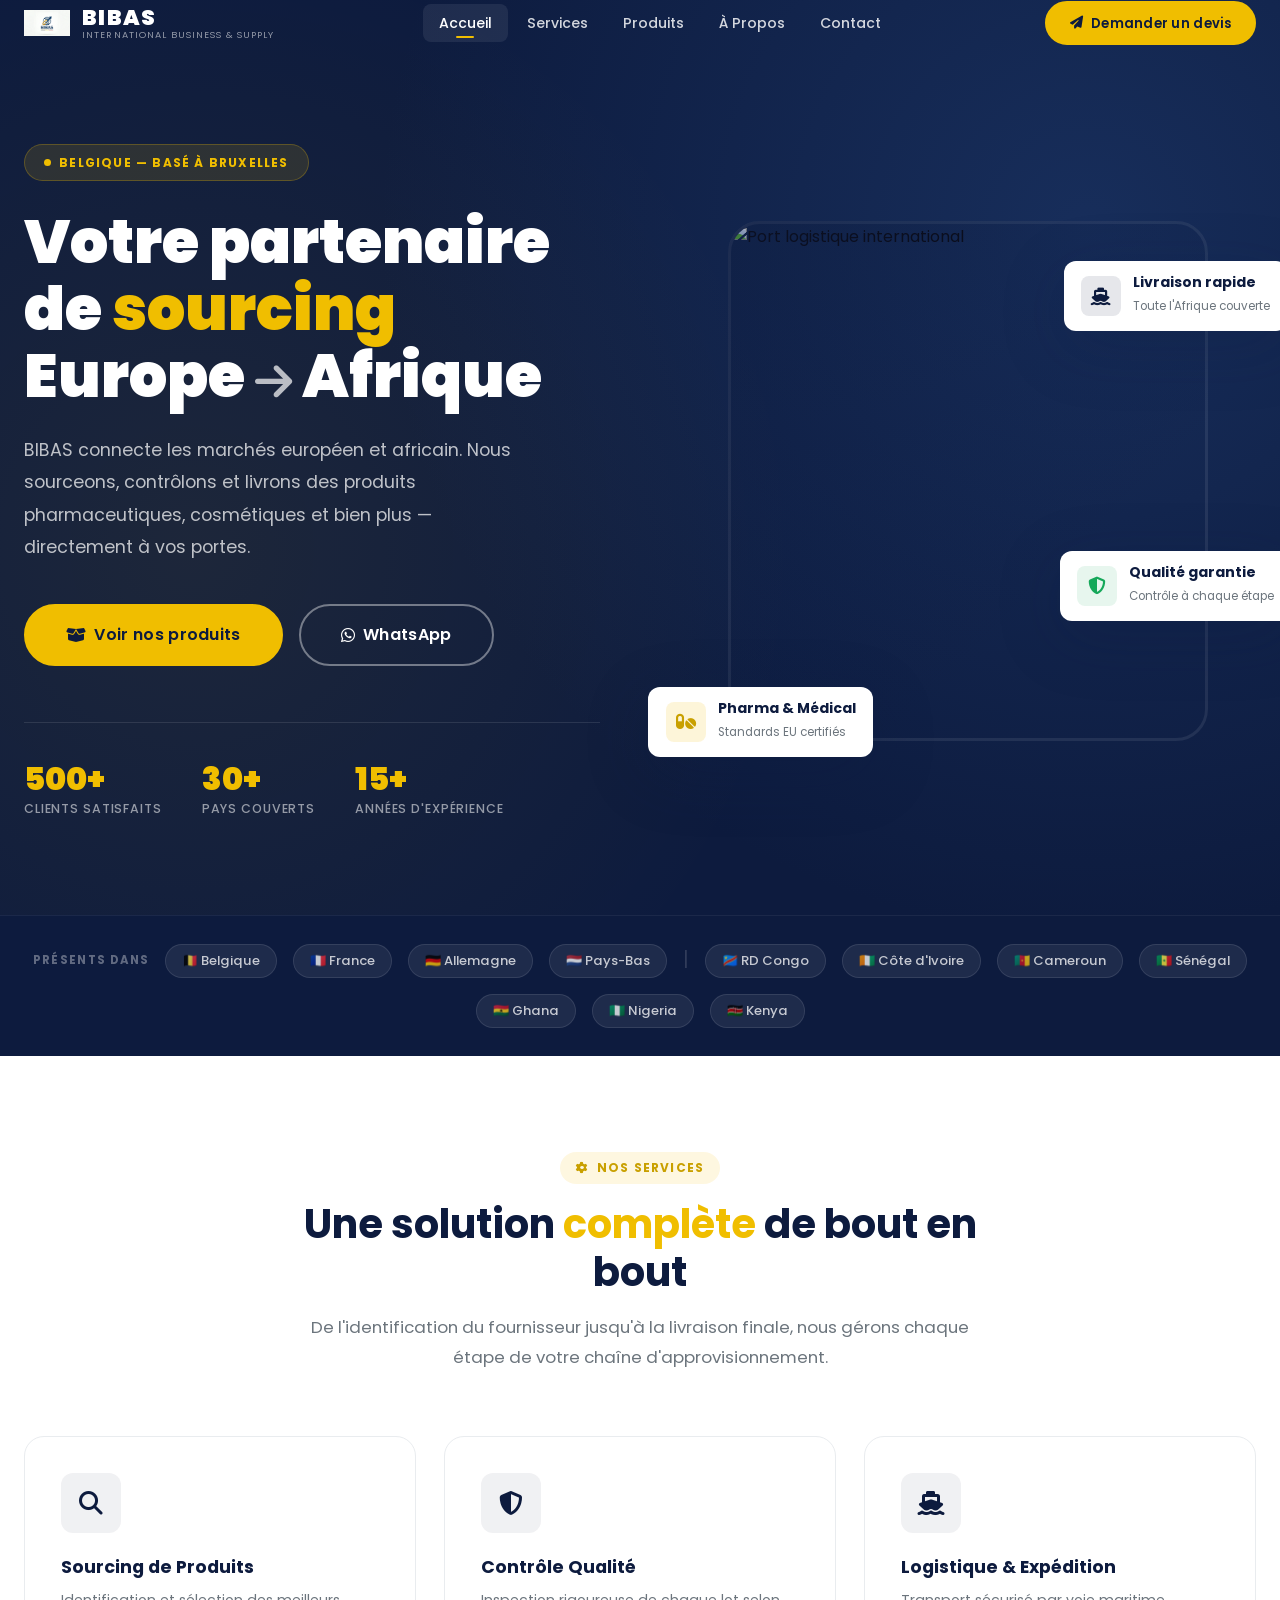
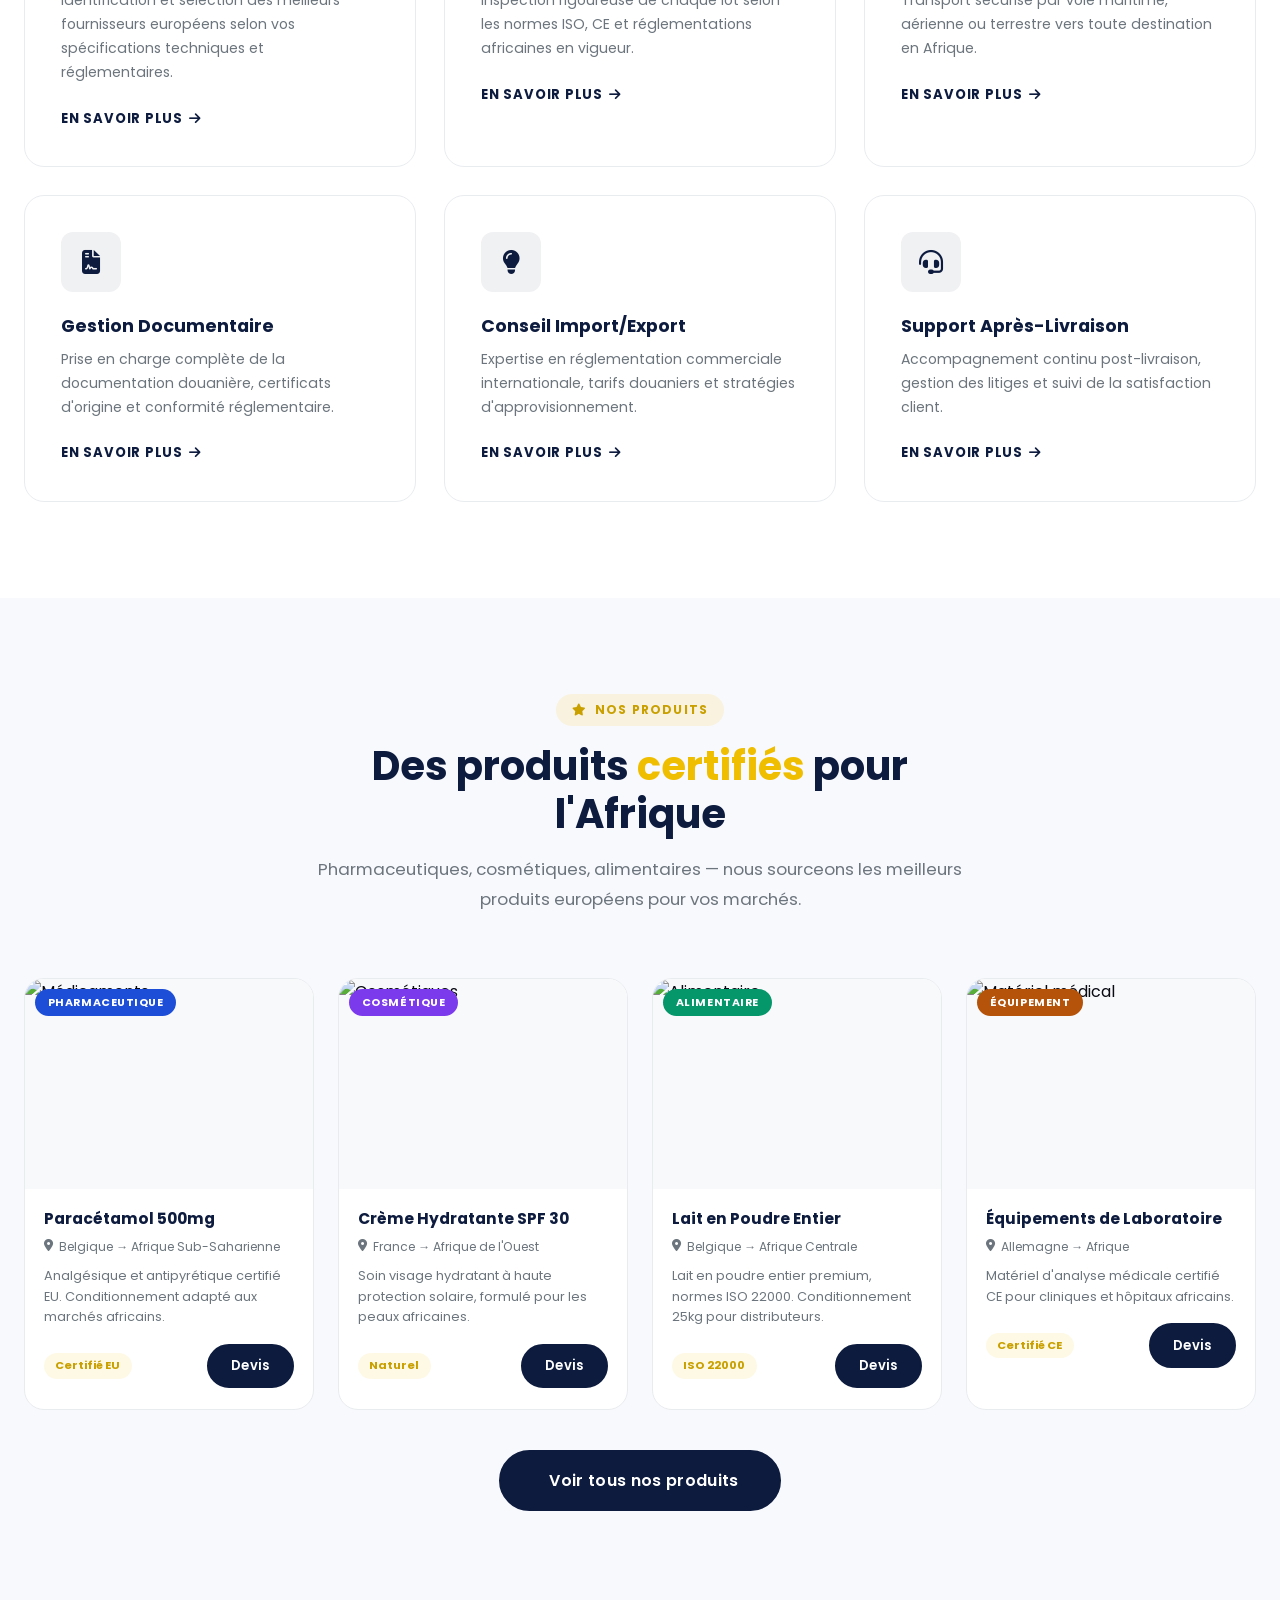
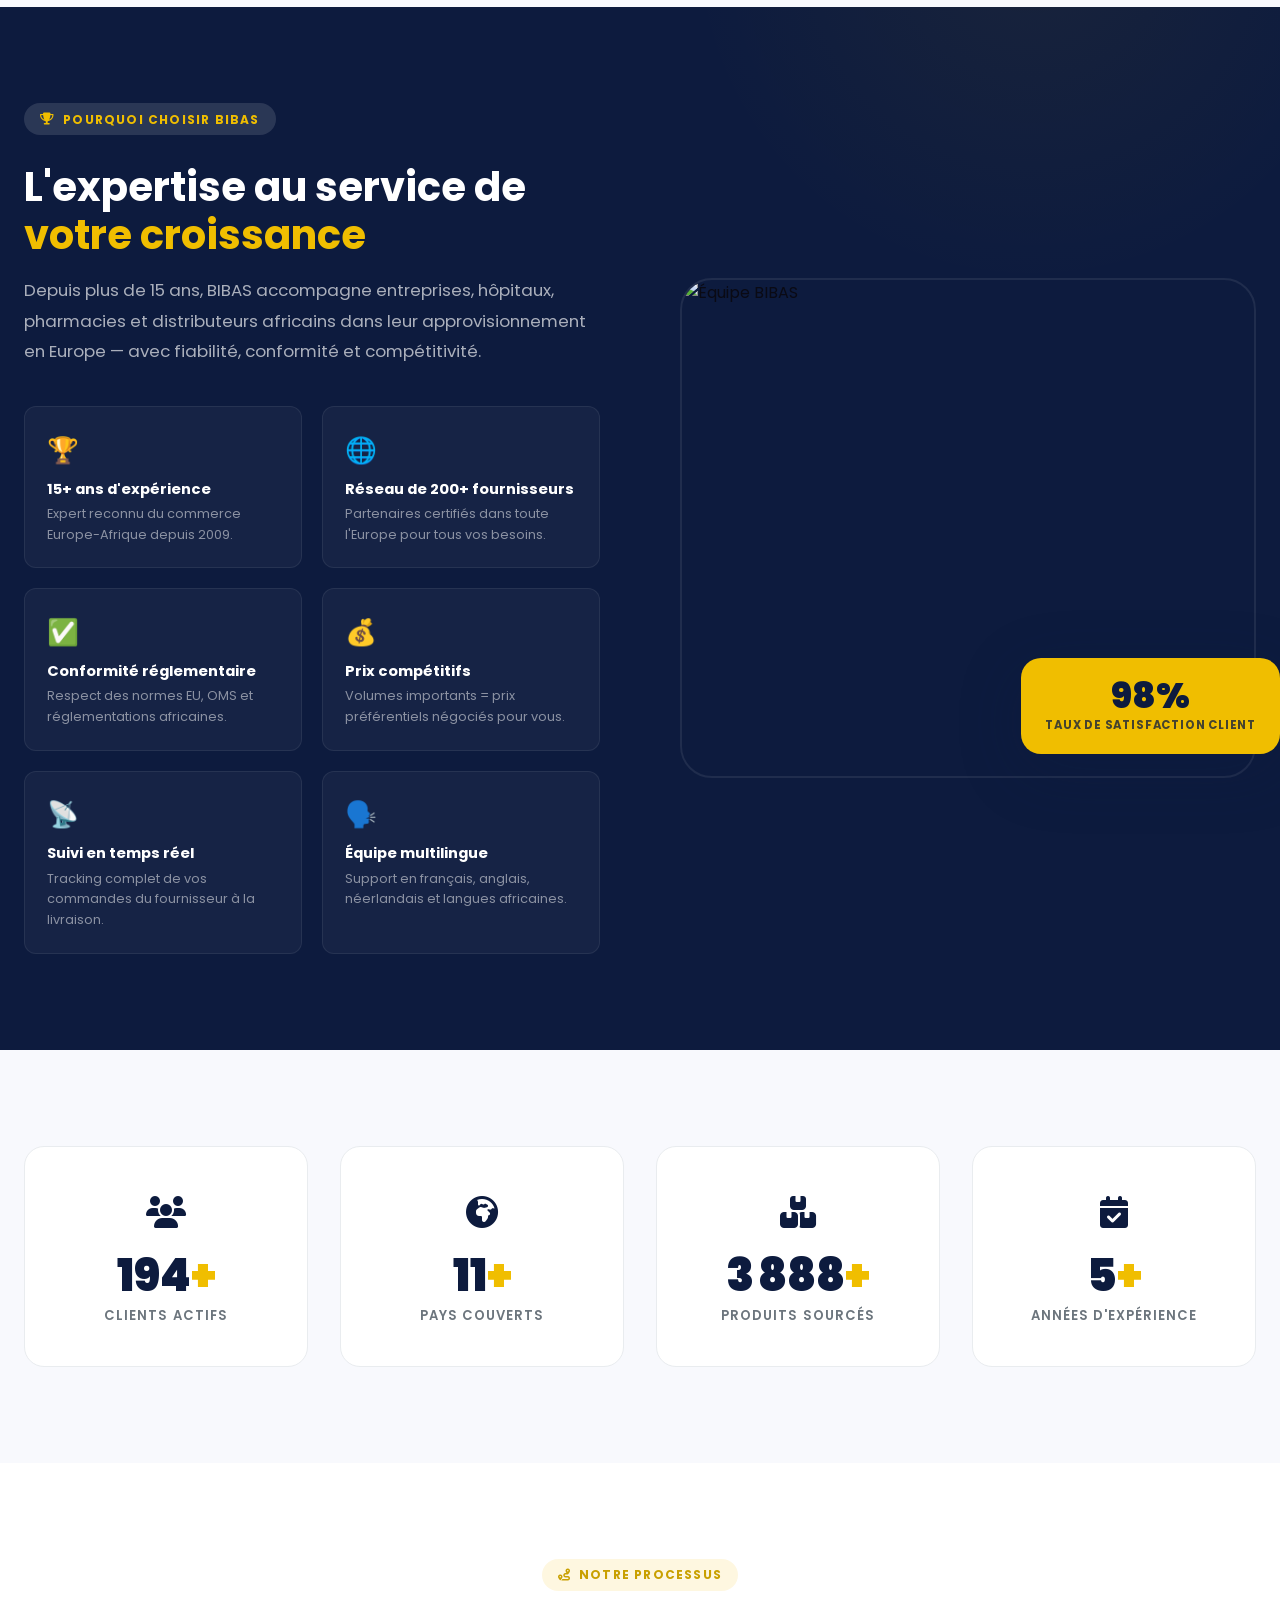
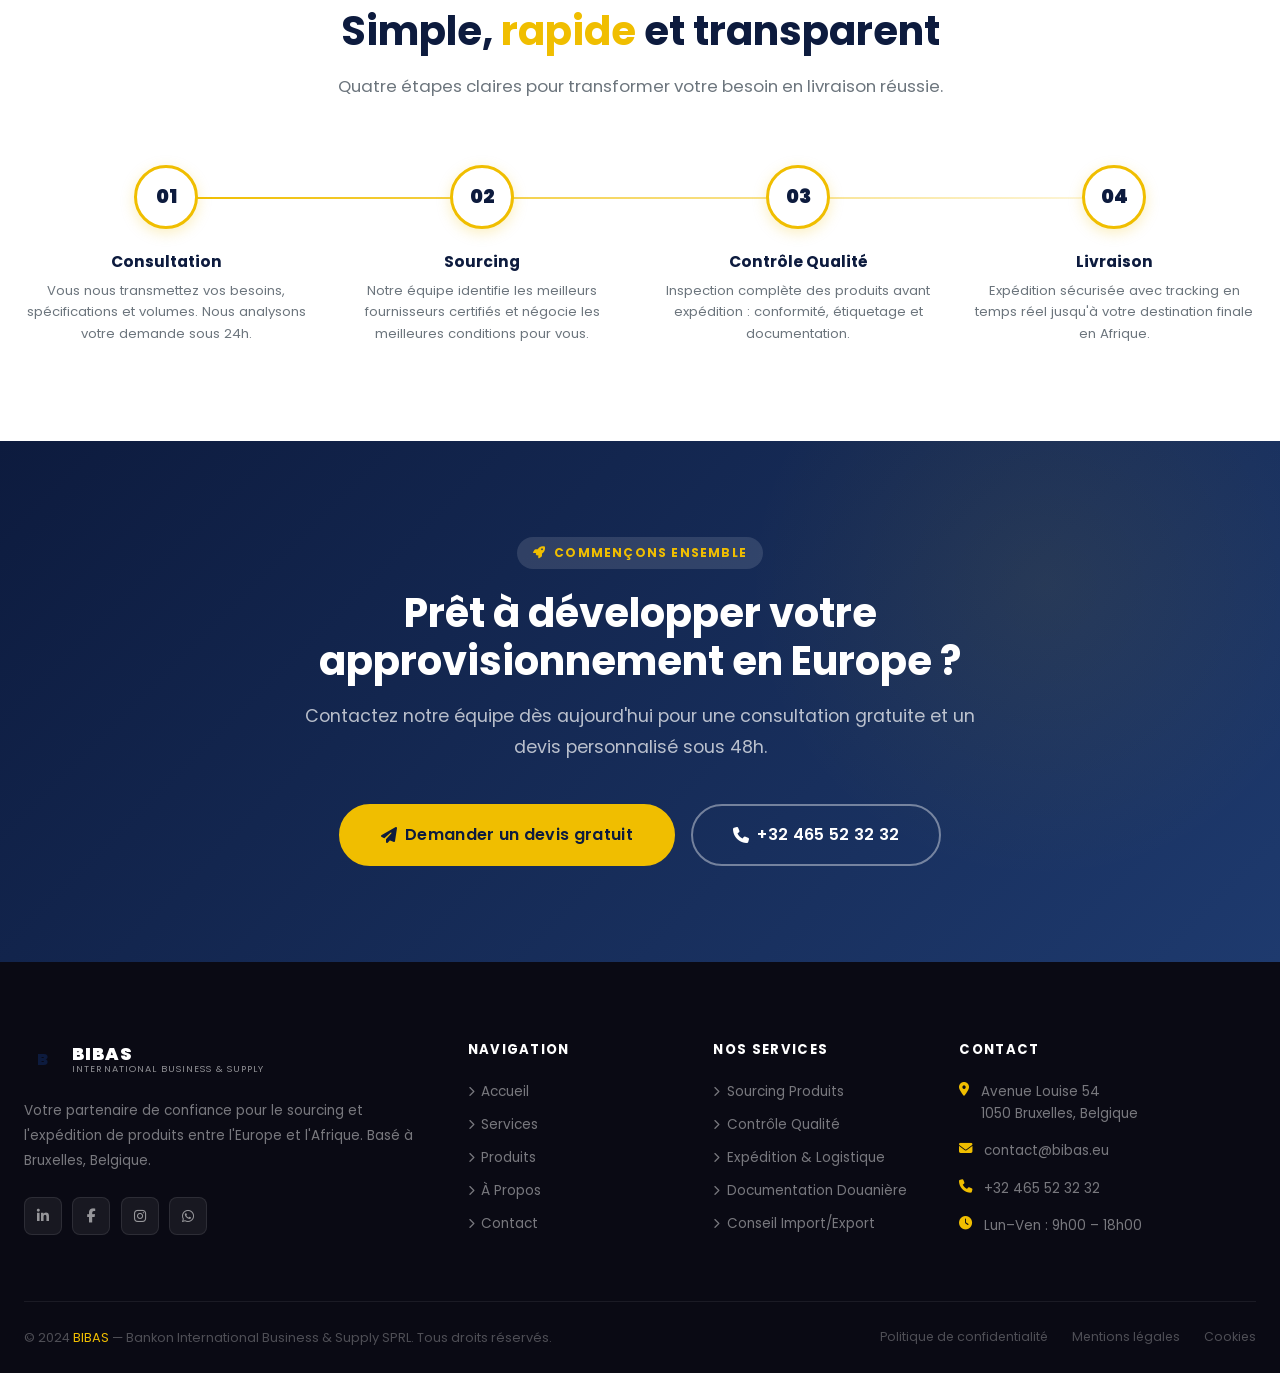
==== commit b3aa1ad5: "modifier le logo" ====
--- a/index.html
+++ b/index.html
@@ -18,7 +18,7 @@
     <div class="container">
       <div class="header-inner">
         <a href="index.html" class="logo">
-          <div class="logo-mark">B</div>
+          <div class="logo-mark"><img src="photo/logo_bibas_white.jpeg" alt="Logo BIBAS"></div>
           <div class="logo-text">
             <span class="logo-name">BIBAS</span>
             <span class="logo-tagline">International Business & Supply</span>
--- a/css/style.css
+++ b/css/style.css
@@ -227,7 +227,6 @@
 .logo-mark {
   width: 46px;
   height: 46px;
-  background: var(--yellow);
   border-radius: var(--radius-sm);
   display: flex;
   align-items: center;
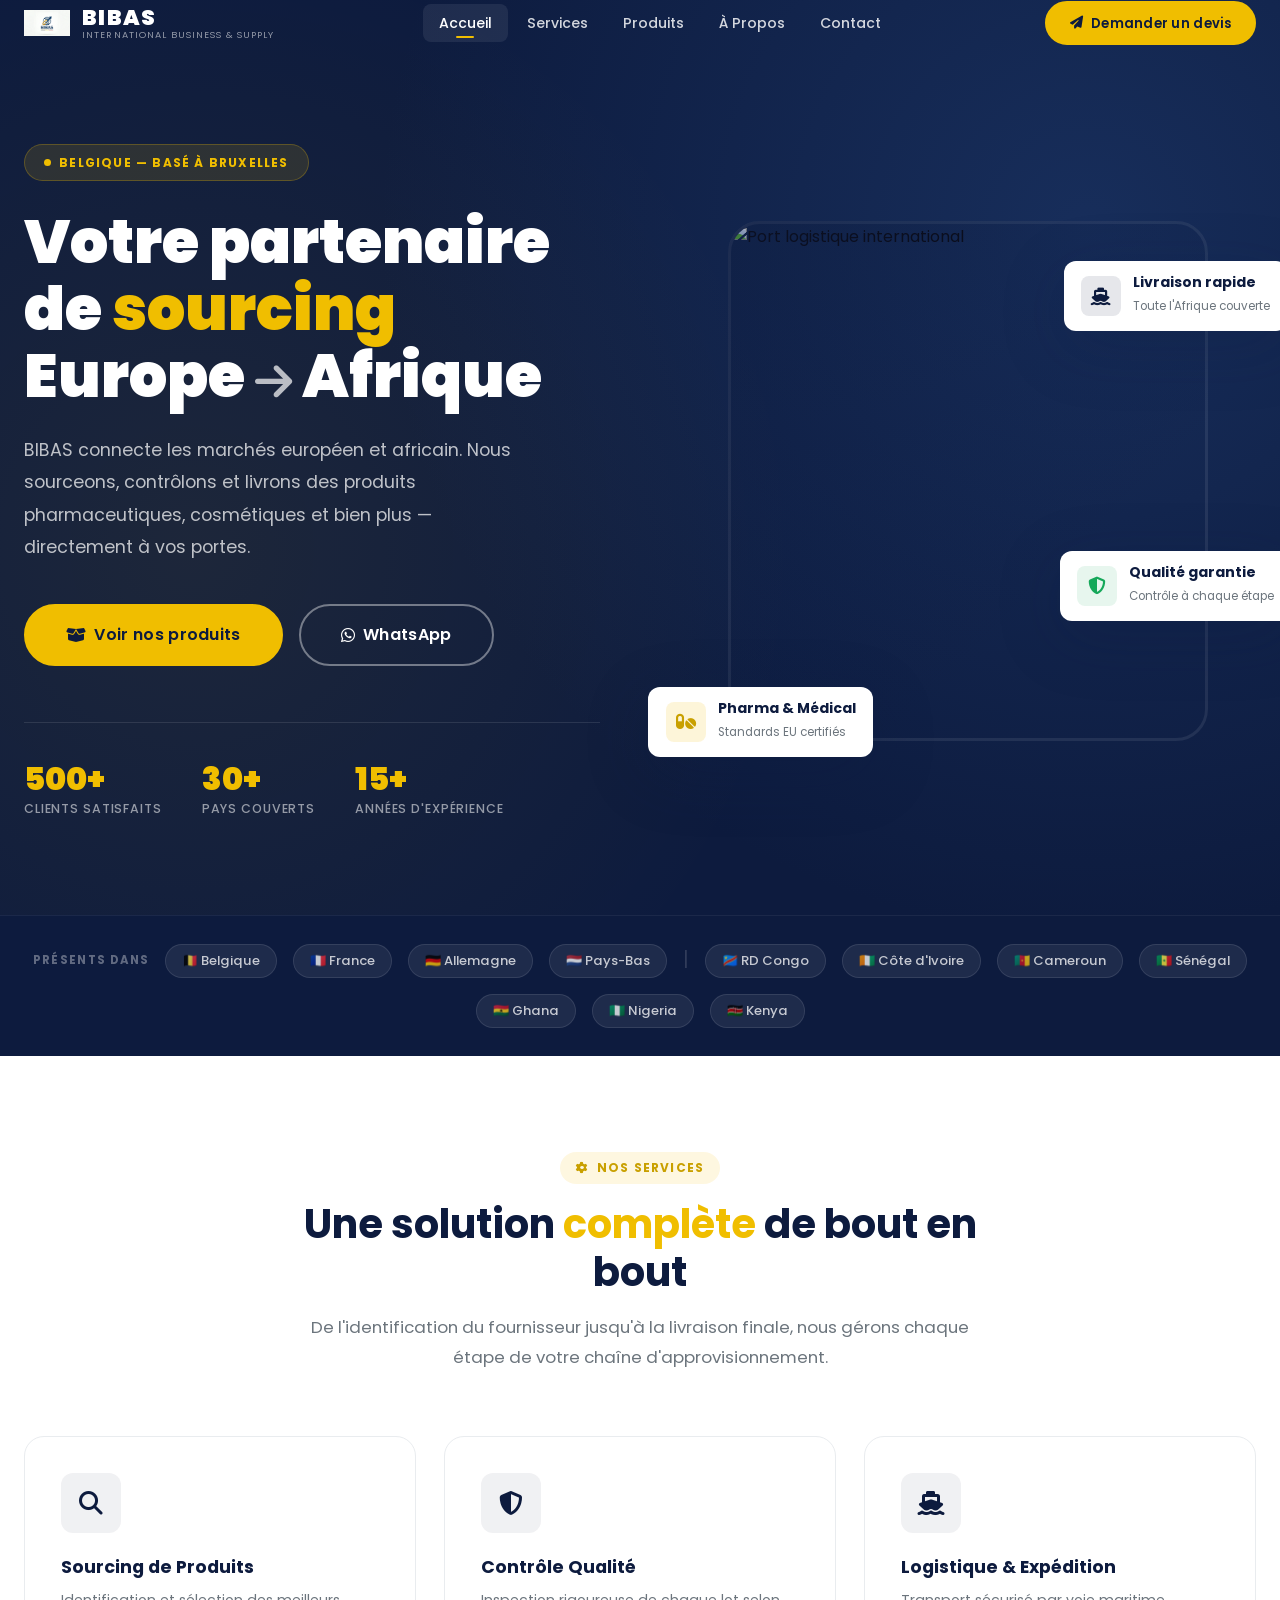
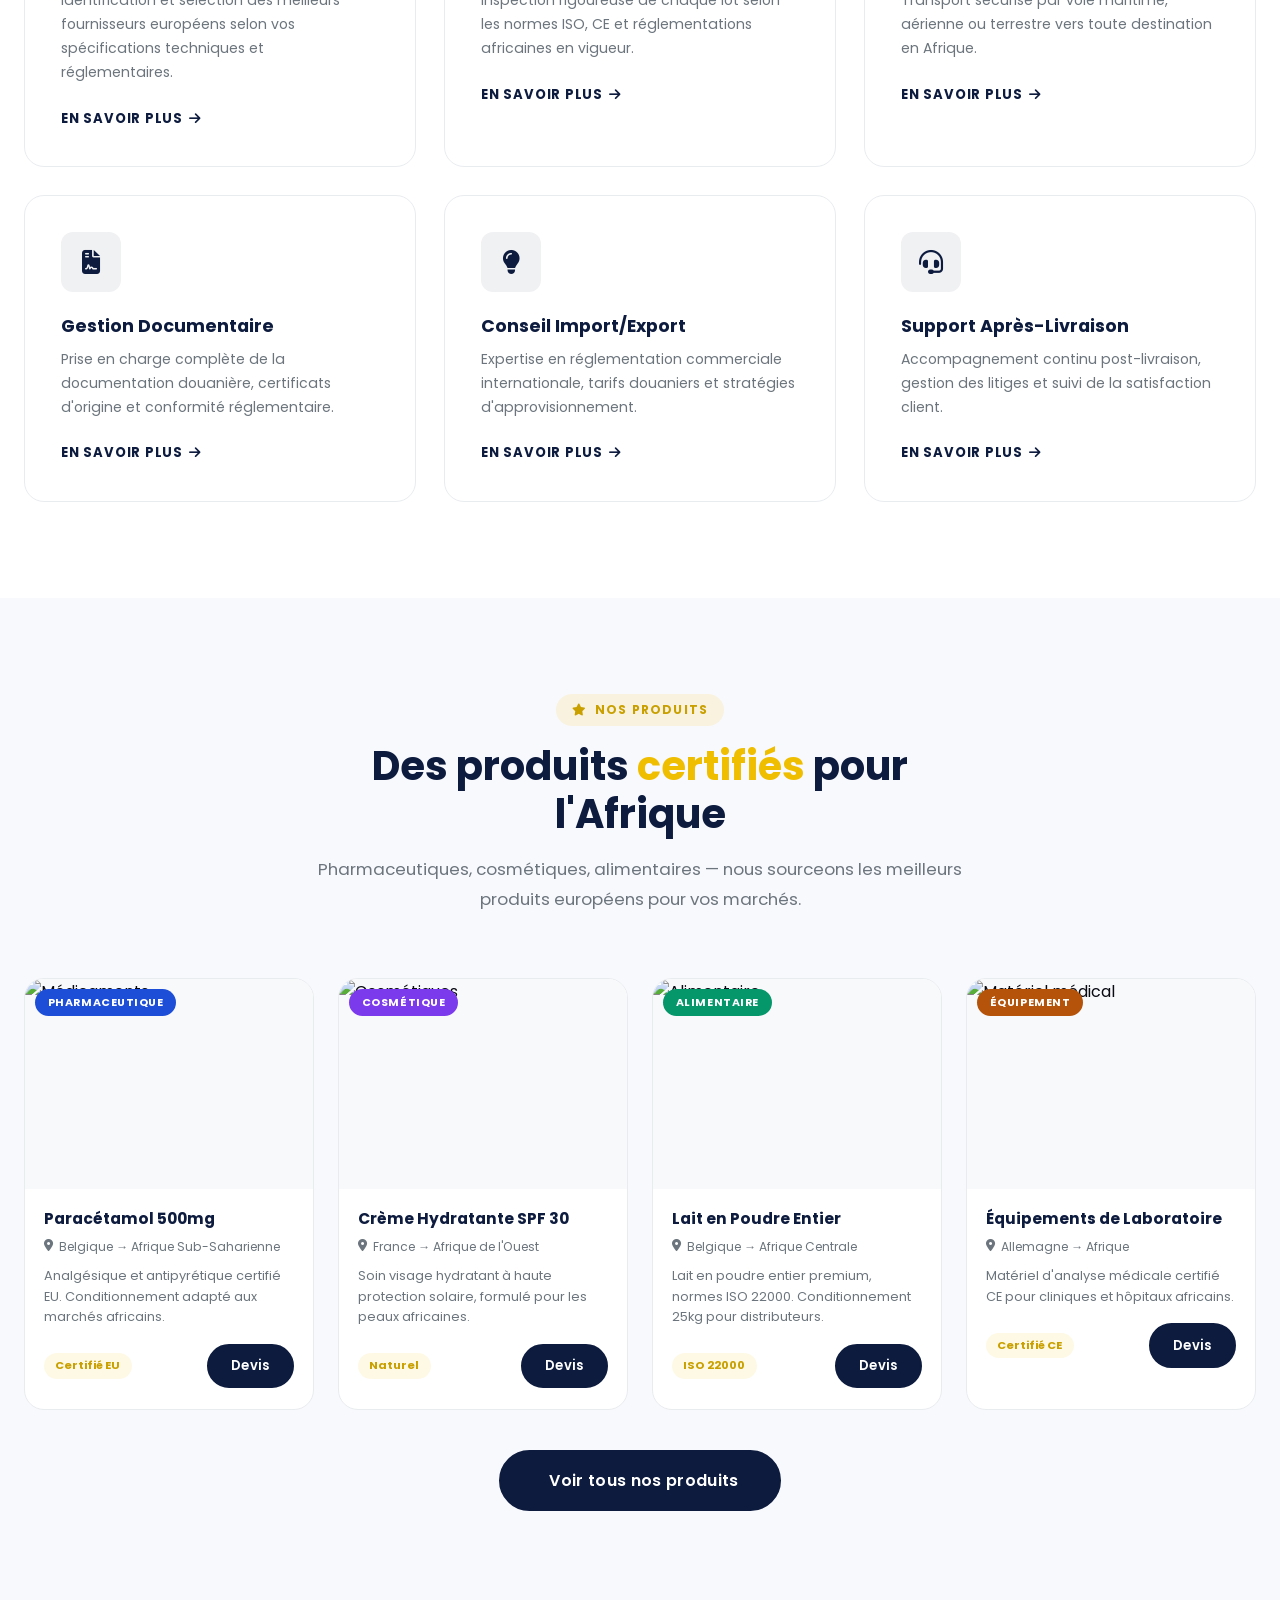
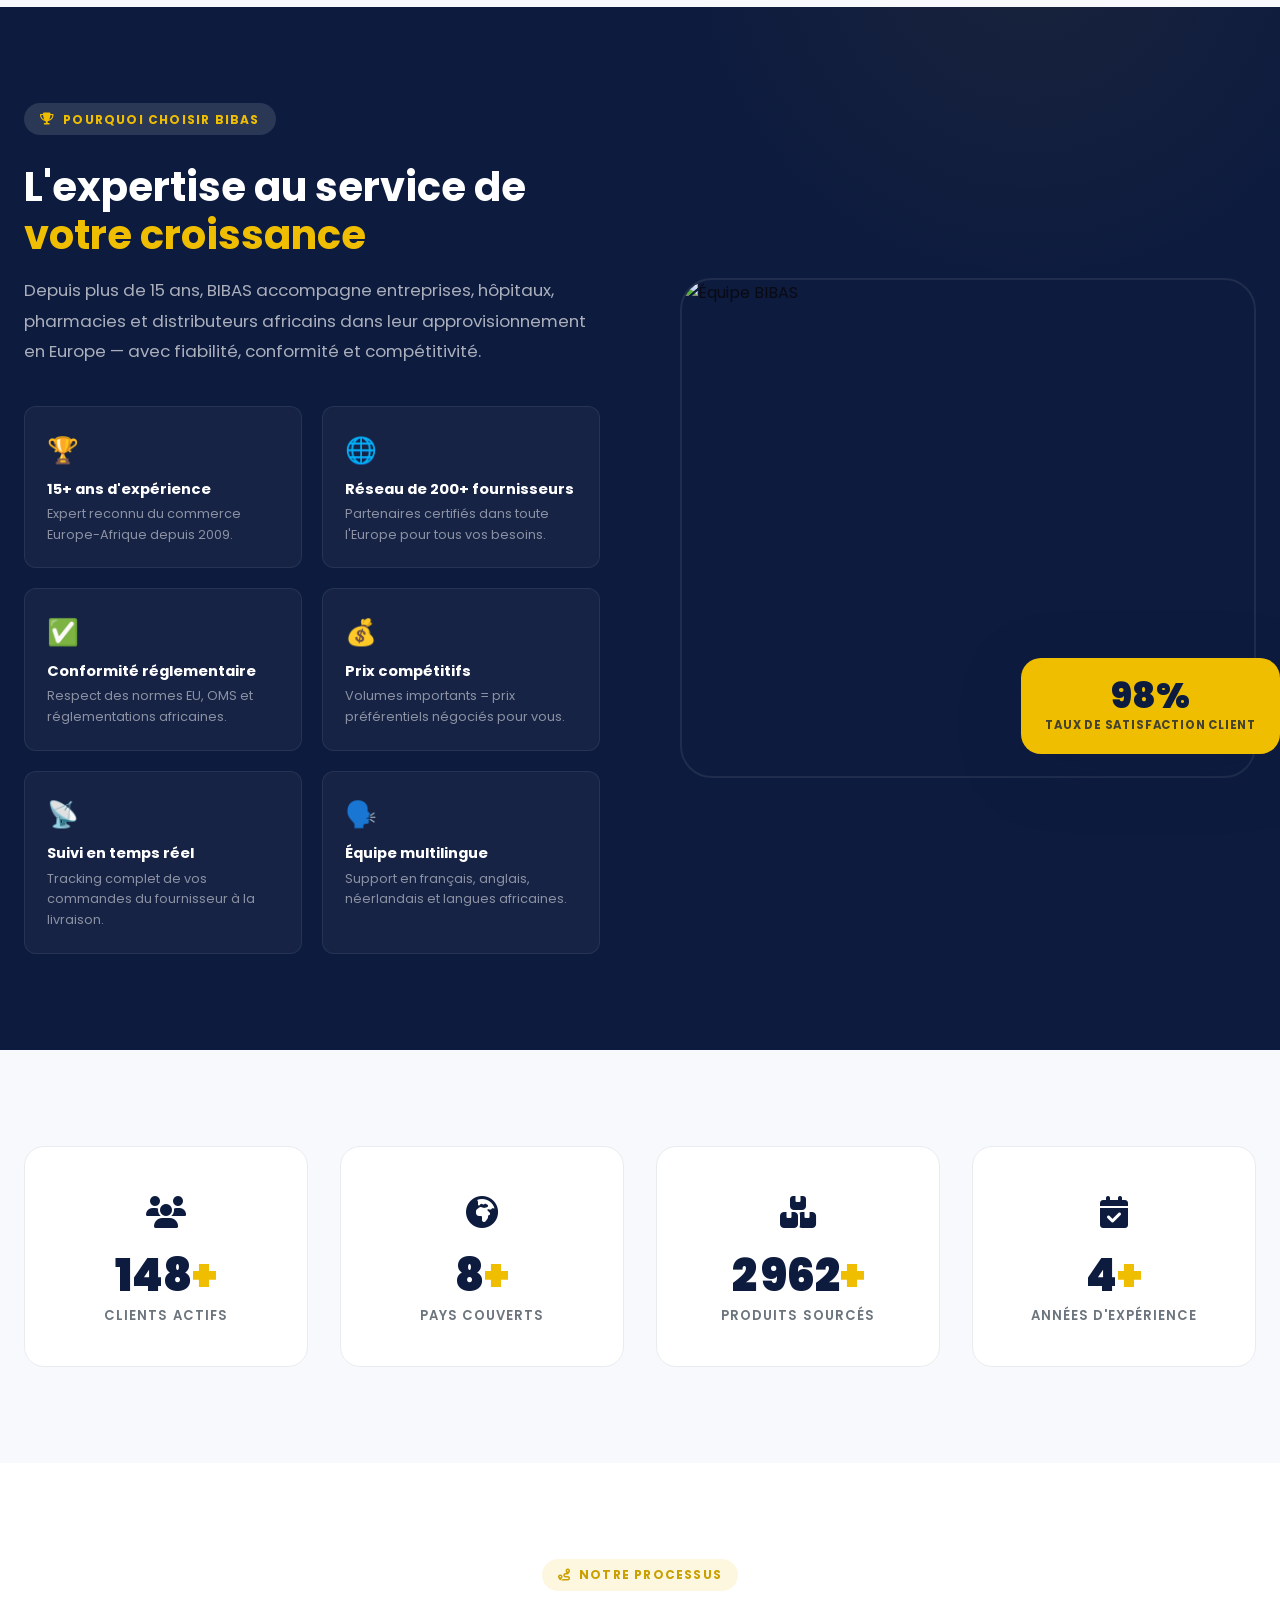
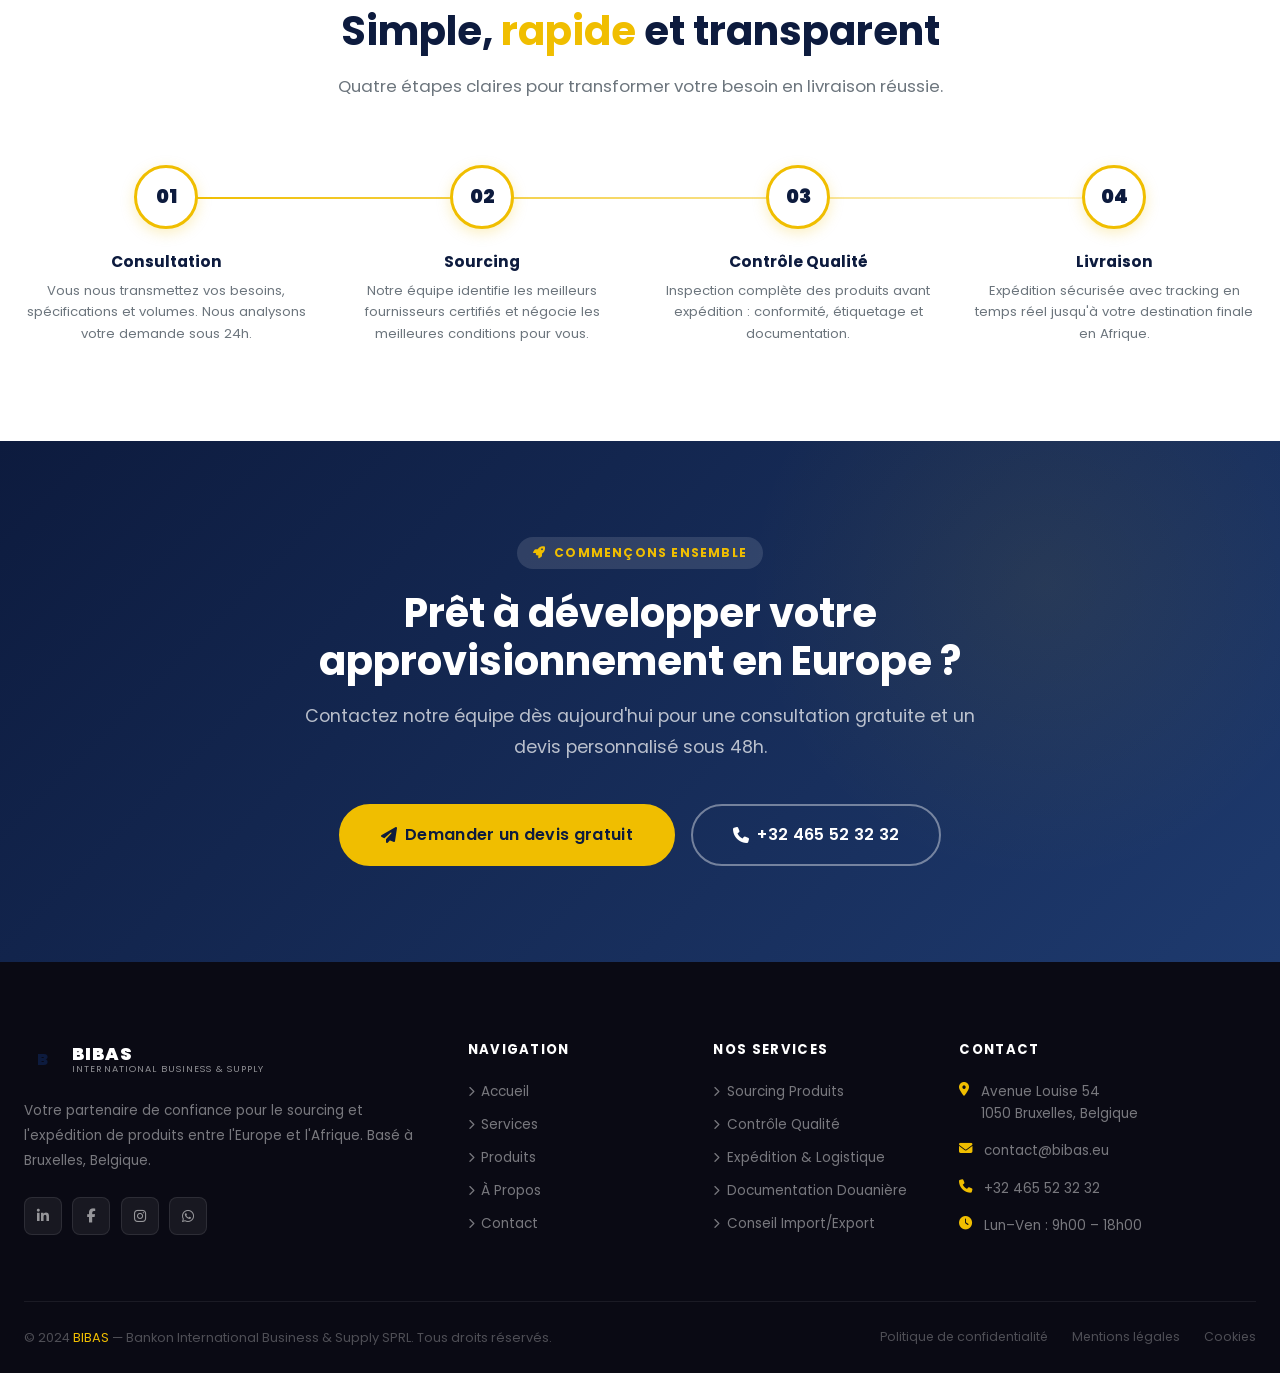
==== commit b9f03c75: "add logo navigateur" ====
--- a/index.html
+++ b/index.html
@@ -10,6 +10,7 @@
   <link href="https://fonts.googleapis.com/css2?family=Poppins:wght@300;400;500;600;700;800;900&display=swap" rel="stylesheet">
   <link rel="stylesheet" href="https://cdnjs.cloudflare.com/ajax/libs/font-awesome/6.5.0/css/all.min.css">
   <link rel="stylesheet" href="css/style.css">
+  <link rel="icon" href="photo/logo_bibas_white.jpeg" type="image/jpeg">
 </head>
 <body>
 
